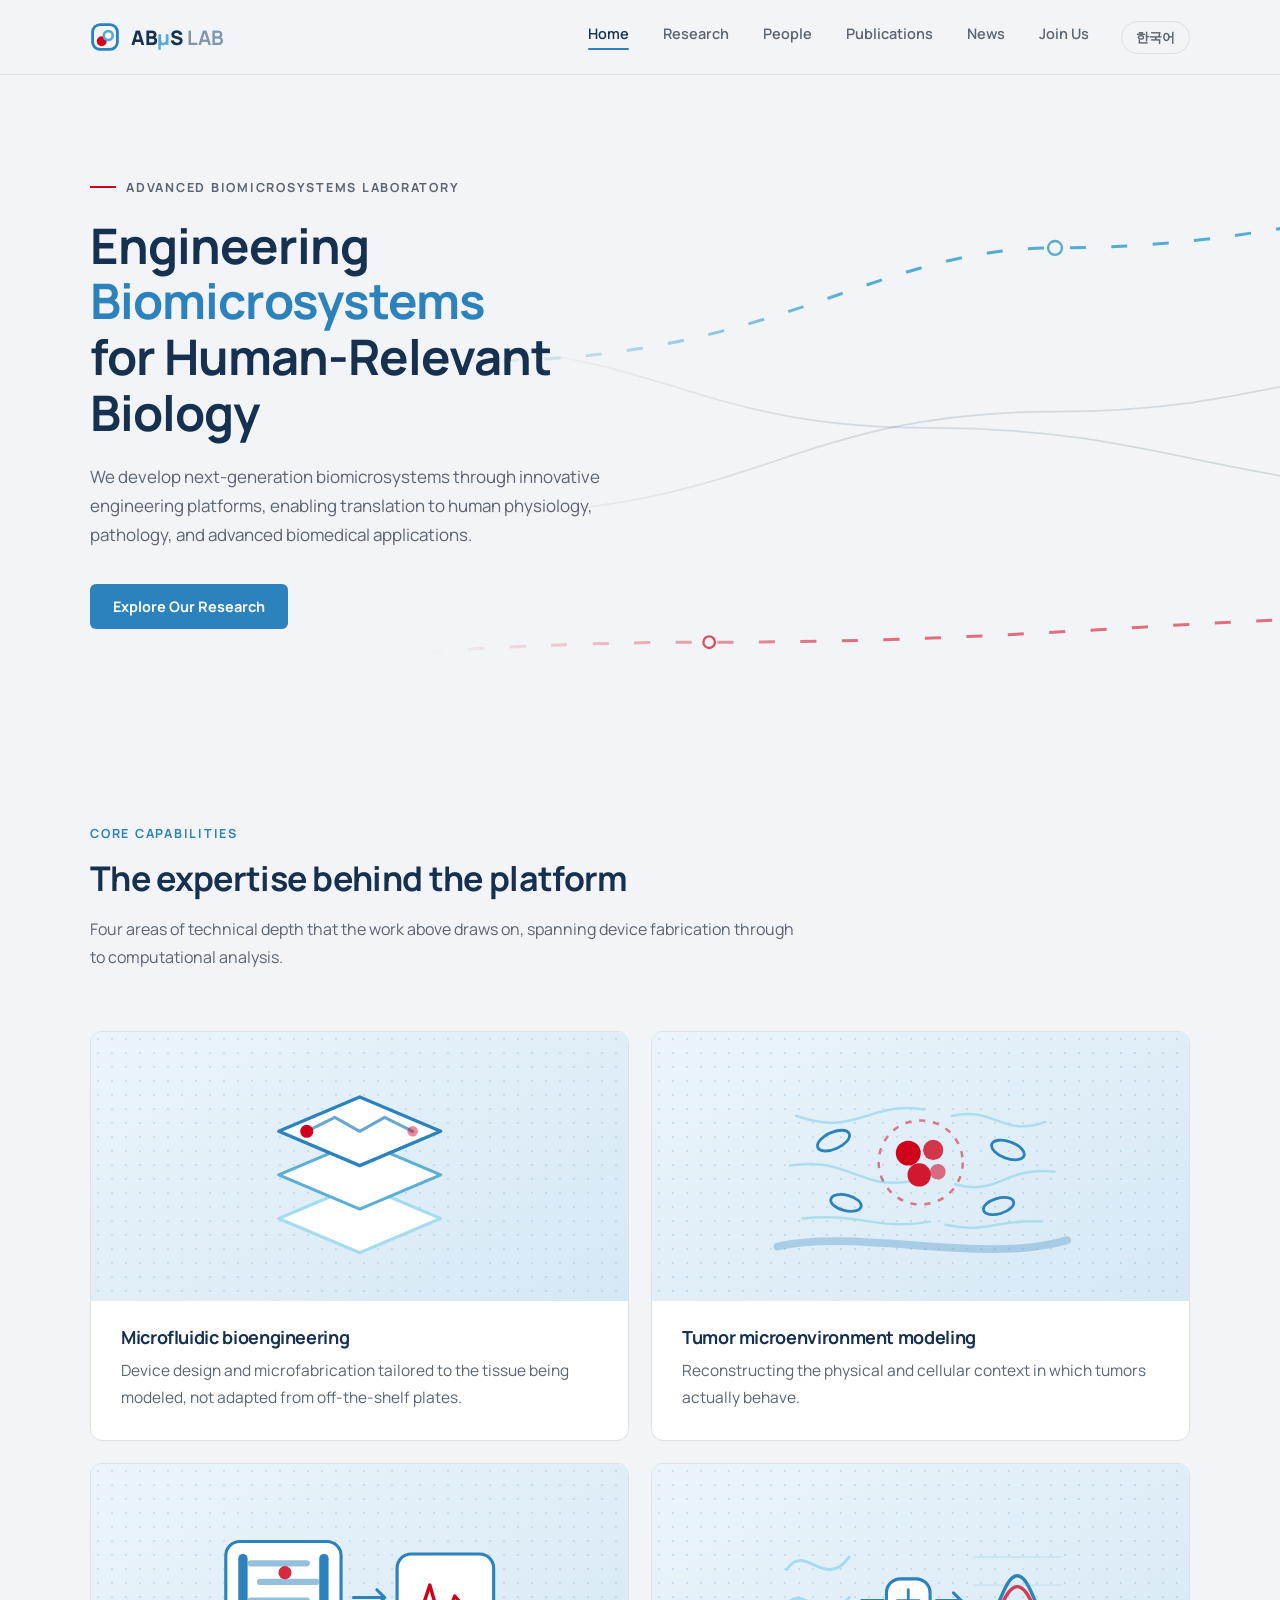
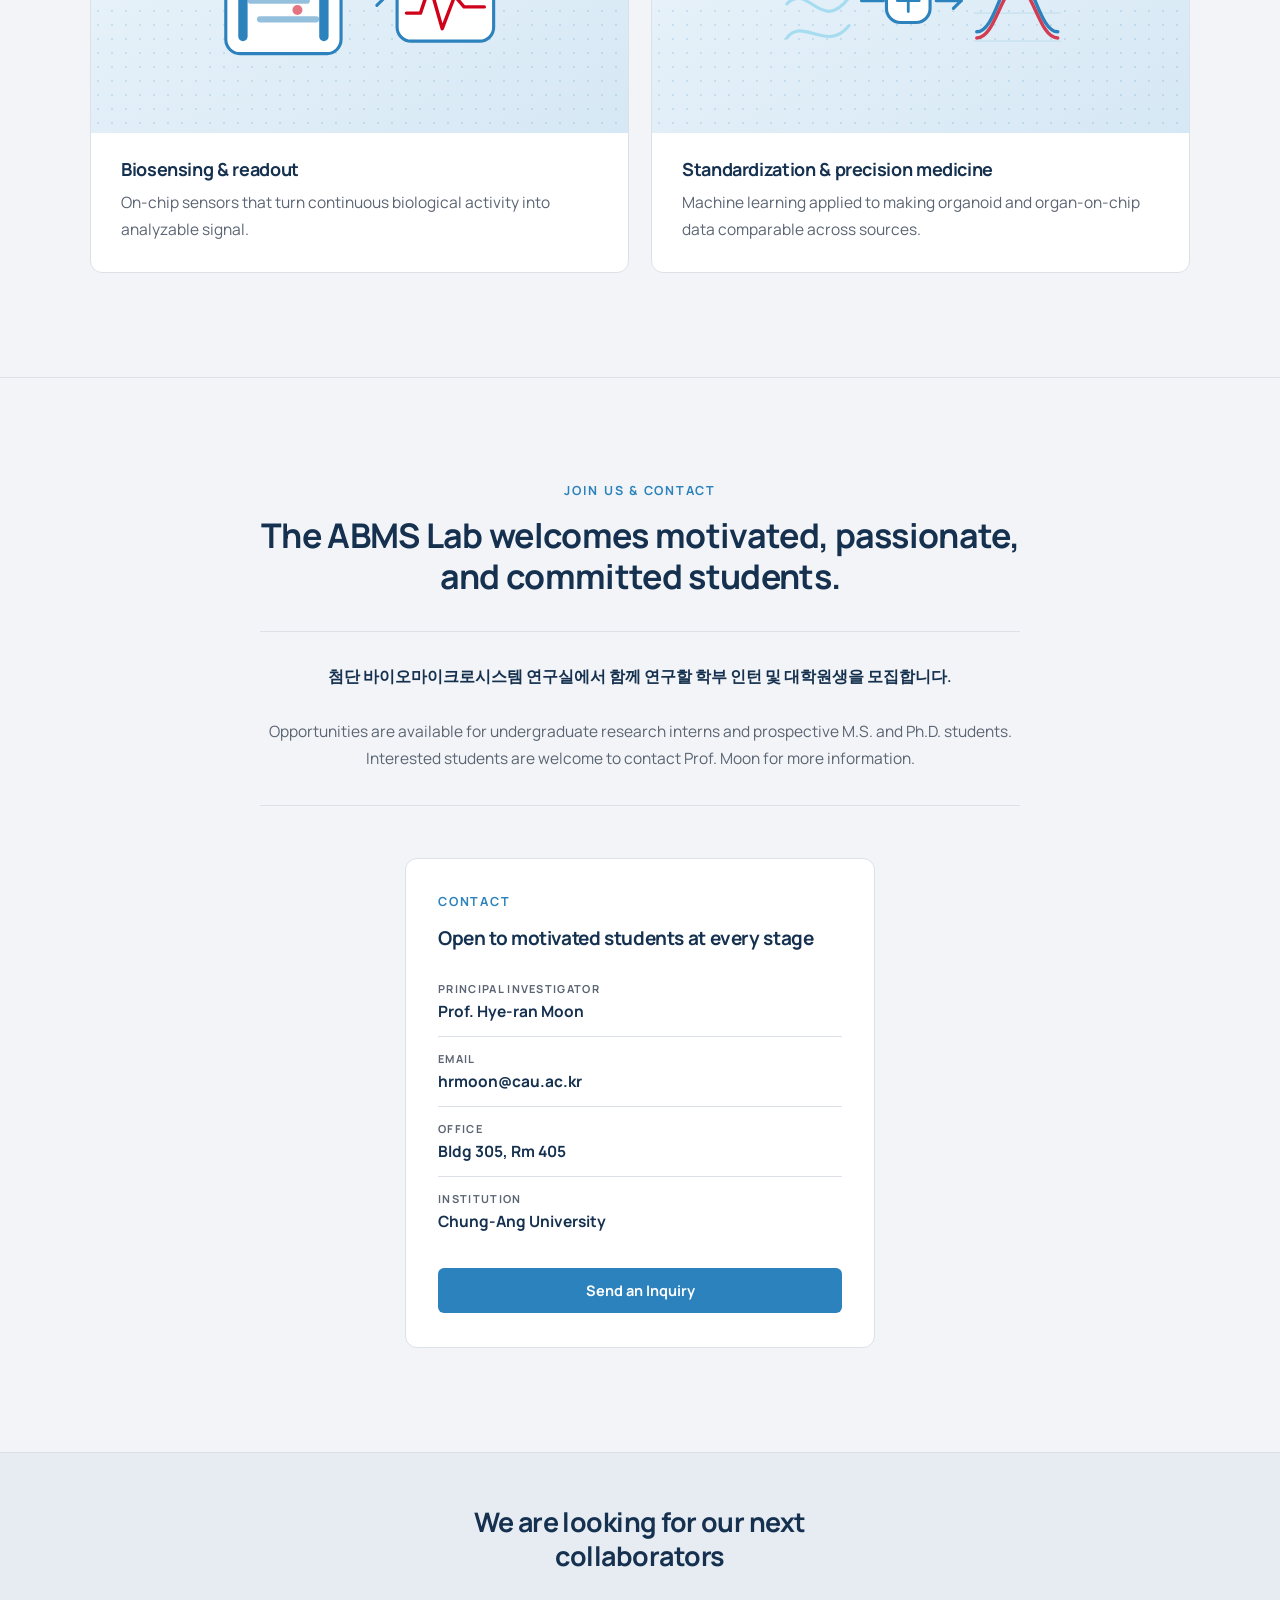
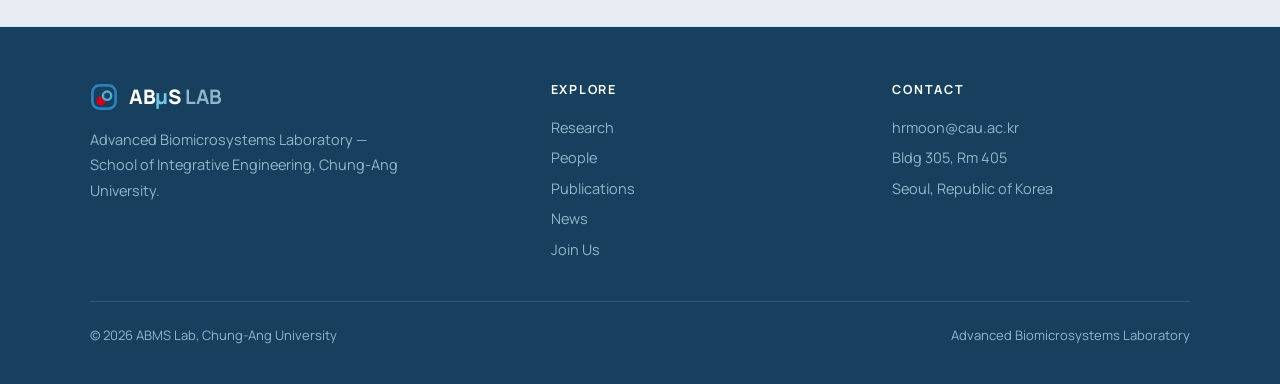
==== index.html @ 6c1d69c7 "Add Korean pages for Home, Research and News English stays the default; a language button in the nav" ====
<!DOCTYPE html>
<html lang="en">
<head>
<meta charset="UTF-8">
<meta name="viewport" content="width=device-width, initial-scale=1">
<title>ABMS Lab — Advanced Biomicrosystems Laboratory</title>
<link rel="preconnect" href="https://fonts.googleapis.com">
<link href="https://fonts.googleapis.com/css2?family=Manrope:wght@400;500;600;700;800&display=swap" rel="stylesheet">
<link rel="stylesheet" href="abms-styles.css">
</head>
<body>

<header>
  <nav>
    <input type="checkbox" id="nav-toggle" class="nav-toggle">
    <a class="brand" href="index.html">
      <svg width="30" height="30" viewBox="0 0 64 64" fill="none" aria-hidden="true"><rect x="5.5" y="5.5" width="53" height="53" rx="16" stroke="#2C82BC" stroke-width="6"></rect><circle cx="25" cy="41" r="10.5" fill="#D0021B"></circle><circle cx="39" cy="29" r="9.5" fill="#FFFFFF" stroke="#54ACD2" stroke-width="5.5"></circle></svg>
      <span class="brand-txt">AB<span class="mu">μ</span>S<span class="lab"> LAB</span></span>
    </a>
    <label for="nav-toggle" class="hamburger" aria-label="Open menu">
      <span></span><span></span><span></span>
    </label>
    <ul class="navlinks">
      <li><a href="index.html" class="active">Home</a></li>
      <li><a href="research.html">Research</a></li>
      <li><a href="people.html">People</a></li>
      <li><a href="publications.html">Publications</a></li>
      <li><a href="news.html">News</a></li>
      <li><a href="index.html#join">Join Us</a></li>
    </ul>
    <a class="langbtn" href="index-ko.html" hreflang="ko" lang="ko" aria-label="이 페이지를 한국어로 보기">한국어</a>
  </nav>
</header>

<!-- ============ HERO ============ -->
<section class="hero" id="top">
  <div class="hero-bg" aria-hidden="true">
    <svg viewBox="0 0 1400 560" preserveAspectRatio="xMidYMid slice">
      <path class="ch" d="M-60 486 C 260 486 320 380 560 380 C 800 380 830 292 1060 292 C 1240 292 1300 244 1460 244"></path>
      <path class="ch-live" d="M-60 330 C 240 330 340 248 560 248 C 820 248 900 150 1060 150 C 1240 150 1320 110 1460 110"></path>
      <path class="ch" d="M-60 146 C 240 146 290 234 500 234 C 720 234 740 306 950 306 C 1160 306 1210 364 1460 364"></path>
      <path class="ch-live red" d="M-60 528 C 320 528 460 492 760 492 C 1060 492 1180 468 1460 468"></path>
      <circle class="nd" cx="1060" cy="150" r="6"></circle>
      <circle class="nd red" cx="760" cy="492" r="5"></circle>
    </svg>
  </div>
  <div class="hero-glow" aria-hidden="true"></div>
  <div class="wrap">
    <span class="eyebrow mono">Advanced Biomicrosystems Laboratory</span>
    <h1>Engineering <em>Biomicrosystems</em><br>for Human-Relevant Biology</h1>
    <p class="hero-sub">
      We develop next-generation biomicrosystems through innovative engineering platforms,
      enabling translation to human physiology, pathology, and advanced biomedical applications.
    </p>
    <div class="hero-cta">
      <a class="btn btn-blue" href="research.html">Explore Our Research</a>
    </div>
  </div>
</section>

<!-- ============ CAPABILITIES (part of Research) ============ -->
<section class="focus">
  <div class="wrap">
    <div class="sec-head">
      <span class="mono">Core Capabilities</span>
      <h2>The expertise behind the platform</h2>
      <p>
        Four areas of technical depth that the work above draws on, spanning device
        fabrication through to computational analysis.
      </p>
    </div>
    <div class="fgrid">

      <div class="fcard">
        <div class="fvis">
          <svg viewBox="0 0 200 125" fill="none" aria-hidden="true">
            <path d="M100 118 L152 96 L100 74 L48 96 Z" fill="#FFFFFF" stroke="#A6DCF0" stroke-width="2" stroke-linejoin="round"/>
            <path d="M100 90 L152 68 L100 46 L48 68 Z" fill="#FFFFFF" stroke="#5BAED6" stroke-width="2" stroke-linejoin="round"/>
            <path d="M100 62 L152 40 L100 18 L48 40 Z" fill="#FFFFFF" stroke="#2C82BC" stroke-width="2.2" stroke-linejoin="round"/>
            <path d="M66 40 L84 31 L100 40 L116 31 L134 40" stroke="#2C82BC" stroke-width="2" stroke-linecap="round" stroke-linejoin="round" opacity=".7"/>
            <circle cx="66" cy="40" r="4.2" fill="#D0021B"/>
            <circle cx="134" cy="40" r="3.4" fill="#D0021B" opacity=".45"/>
          </svg>
        </div>
        <div class="fbody">
          <h3>Microfluidic bioengineering</h3>
          <p>Device design and microfabrication tailored to the tissue being modeled, not adapted from off-the-shelf plates.</p>
        </div>
      </div>

      <div class="fcard">
        <div class="fvis">
          <svg viewBox="0 0 200 125" fill="none" aria-hidden="true">
            <g stroke="#A6DCF0" stroke-width="1.6" stroke-linecap="round" opacity=".9">
              <path d="M20 30 C 58 44 68 20 102 26"/>
              <path d="M16 62 C 54 56 60 78 94 72"/>
              <path d="M24 96 C 60 92 72 104 106 98"/>
              <path d="M180 34 C 152 44 148 24 120 30"/>
              <path d="M186 66 C 154 62 150 82 122 74"/>
              <path d="M178 98 C 150 96 142 106 116 100"/>
            </g>
            <path d="M8 114 C 60 102 140 126 194 110" stroke="#2C82BC" stroke-width="5" stroke-linecap="round" opacity=".3"/>
            <ellipse cx="44" cy="46" rx="11" ry="5.4" transform="rotate(-24 44 46)" stroke="#2C82BC" stroke-width="1.8"/>
            <ellipse cx="156" cy="52" rx="11" ry="5.4" transform="rotate(20 156 52)" stroke="#2C82BC" stroke-width="1.8"/>
            <ellipse cx="52" cy="86" rx="10" ry="5" transform="rotate(14 52 86)" stroke="#2C82BC" stroke-width="1.8"/>
            <ellipse cx="150" cy="88" rx="10" ry="5" transform="rotate(-16 150 88)" stroke="#2C82BC" stroke-width="1.8"/>
            <circle cx="100" cy="60" r="27" stroke="#D0021B" stroke-width="1.6" stroke-dasharray="4 5" opacity=".5"/>
            <circle cx="92" cy="54" r="8" fill="#D0021B"/>
            <circle cx="108" cy="52" r="6.5" fill="#D0021B" opacity=".78"/>
            <circle cx="99" cy="68" r="7.5" fill="#D0021B" opacity=".9"/>
            <circle cx="111" cy="66" r="5" fill="#D0021B" opacity=".55"/>
          </svg>
        </div>
        <div class="fbody">
          <h3>Tumor microenvironment modeling</h3>
          <p>Reconstructing the physical and cellular context in which tumors actually behave.</p>
        </div>
      </div>

      <div class="fcard">
        <div class="fvis">
          <svg viewBox="0 0 200 125" fill="none" aria-hidden="true">
            <rect x="14" y="26" width="74" height="72" rx="9" fill="#FFFFFF" stroke="#2C82BC" stroke-width="2"/>
            <rect x="22" y="34" width="6" height="56" rx="3" fill="#2C82BC"/>
            <rect x="74" y="34" width="6" height="56" rx="3" fill="#2C82BC"/>
            <g fill="#2C82BC" opacity=".5">
              <rect x="28" y="38" width="40" height="4" rx="2"/>
              <rect x="34" y="50" width="40" height="4" rx="2"/>
              <rect x="28" y="62" width="40" height="4" rx="2"/>
              <rect x="34" y="74" width="40" height="4" rx="2"/>
            </g>
            <circle cx="52" cy="46" r="4.2" fill="#D0021B" opacity=".85"/>
            <circle cx="60" cy="70" r="3.2" fill="#D0021B" opacity=".55"/>
            <path d="M96 62 H116" stroke="#2C82BC" stroke-width="2" stroke-linecap="round"/>
            <path d="M111 57 L116 62 L111 67" stroke="#2C82BC" stroke-width="2" stroke-linecap="round" stroke-linejoin="round"/>
            <rect x="124" y="34" width="62" height="56" rx="9" fill="#FFFFFF" stroke="#2C82BC" stroke-width="2"/>
            <path d="M130 72 L139 72 L145 54 L153 82 L161 61 L167 68 L180 68" stroke="#D0021B" stroke-width="2.2" stroke-linecap="round" stroke-linejoin="round"/>
          </svg>
        </div>
        <div class="fbody">
          <h3>Biosensing &amp; readout</h3>
          <p>On-chip sensors that turn continuous biological activity into analyzable signal.</p>
        </div>
      </div>

      <div class="fcard">
        <div class="fvis">
          <svg viewBox="0 0 200 125" fill="none" aria-hidden="true">
            <g stroke="#A6DCF0" stroke-width="2" stroke-linecap="round">
              <path d="M14 44 C 26 26 38 58 54 36"/>
              <path d="M14 66 C 28 52 36 86 54 62"/>
              <path d="M14 88 C 24 74 40 98 54 80"/>
            </g>
            <path d="M62 64 H76" stroke="#2C82BC" stroke-width="2" stroke-linecap="round"/>
            <rect x="78" y="50" width="28" height="28" rx="9" fill="#FFFFFF" stroke="#2C82BC" stroke-width="2"/>
            <path d="M85 64 H99 M92 57 V71" stroke="#2C82BC" stroke-width="1.8" stroke-linecap="round"/>
            <path d="M110 64 H126" stroke="#2C82BC" stroke-width="2" stroke-linecap="round"/>
            <path d="M121 59 L126 64 L121 69" stroke="#2C82BC" stroke-width="2" stroke-linecap="round" stroke-linejoin="round"/>
            <g stroke="#CBE4F0" stroke-width="1.2">
              <line x1="134" y1="36" x2="190" y2="36"/>
              <line x1="134" y1="54" x2="190" y2="54"/>
              <line x1="134" y1="72" x2="190" y2="72"/>
              <line x1="134" y1="90" x2="190" y2="90"/>
            </g>
            <path d="M136 84 C 148 84 152 48 162 48 C 172 48 176 84 188 84" stroke="#2C82BC" stroke-width="2.2" stroke-linecap="round"/>
            <path d="M136 88 C 148 88 152 55 162 55 C 172 55 176 88 188 88" stroke="#D0021B" stroke-width="2.2" stroke-linecap="round" opacity=".75"/>
          </svg>
        </div>
        <div class="fbody">
          <h3>Standardization &amp; precision medicine</h3>
          <p>Machine learning applied to making organoid and organ-on-chip data comparable across sources.</p>
        </div>
      </div>

    </div>
  </div>
</section>


<!-- ============ JOIN ============ -->
<section class="join" id="join">
  <span id="contact"></span>
  <div class="wrap">
    <div class="sec-head">
      <span class="mono">Join Us &amp; Contact</span>
      <h2>The ABMS Lab welcomes motivated, passionate, and committed students.</h2>
    </div>

    <div class="jintro ruled">
      <p class="kr">
        첨단 바이오마이크로시스템 연구실에서 함께 연구할 학부 인턴 및 대학원생을 모집합니다.
      </p>
      <p class="en">
        Opportunities are available for undergraduate research interns and prospective
        M.S. and Ph.D. students.<br>
        Interested students are welcome to contact Prof. Moon for more information.
      </p>
    </div>

    <div class="card-contact centered">
      <span class="mono">Contact</span>
      <h3>Open to motivated students at every stage</h3>
      <div class="crow"><span class="cl">Principal Investigator</span><span class="cv">Prof. Hye-ran Moon</span></div>
      <div class="crow"><span class="cl">Email</span><a class="cv" href="mailto:hrmoon@cau.ac.kr">hrmoon@cau.ac.kr</a></div>
      <div class="crow"><span class="cl">Office</span><span class="cv">Bldg 305, Rm 405</span></div>
      <div class="crow"><span class="cl">Institution</span><span class="cv">Chung-Ang University</span></div>
      <a class="btn btn-blue" href="mailto:hrmoon@cau.ac.kr?subject=ABMS%20Lab%20Inquiry">Send an Inquiry</a>
    </div>
  </div>
</section>

<!-- ============ CTA BAND ============ -->
<section class="band">
  <div class="wrap">
    <h2>We are looking for our next collaborators</h2>
  </div>
</section>

<!-- ============ FOOTER ============ -->
<footer>
  <div class="wrap">
    <div class="fcols">
      <div>
        <a class="brand" href="index.html" style="text-decoration:none;">
          <svg width="28" height="28" viewBox="0 0 64 64" fill="none" aria-hidden="true"><rect x="5.5" y="5.5" width="53" height="53" rx="16" stroke="#2C82BC" stroke-width="6"></rect><circle cx="25" cy="41" r="10.5" fill="#D0021B"></circle><circle cx="39" cy="29" r="9.5" fill="#16405E" stroke="#54ACD2" stroke-width="5.5"></circle></svg>
          <span class="brand-txt">AB<span class="mu">μ</span>S<span class="lab"> LAB</span></span>
        </a>
        <p>Advanced Biomicrosystems Laboratory — School of Integrative Engineering, Chung-Ang University.</p>
      </div>
      <div>
        <h4>Explore</h4>
        <ul>
          <li><a href="research.html">Research</a></li>
          <li><a href="people.html">People</a></li>
          <li><a href="publications.html">Publications</a></li>
          <li><a href="news.html">News</a></li>
          <li><a href="index.html#join">Join Us</a></li>
        </ul>
      </div>
      <div>
        <h4>Contact</h4>
        <ul>
          <li><a href="mailto:hrmoon@cau.ac.kr">hrmoon@cau.ac.kr</a></li>
          <li>Bldg 305, Rm 405</li>
          <li>Seoul, Republic of Korea</li>
        </ul>
      </div>
    </div>
    <div class="fbot">
      <span>© 2026 ABMS Lab, Chung-Ang University</span>
      <span>Advanced Biomicrosystems Laboratory</span>
    </div>
  </div>
</footer>

</body>
</html>
---- abms-styles.css ----
:root{
    --navy:#15314F;
    --navy-deep:#16405E;
    --blue:#2C82BC;
    --cyan:#54ACD2;
    --blue-soft:#E4F1F8;
    --red:#D0021B;
    --white:#FFFFFF;
    --off:#F2F4F7;
    --paper:#F2F4F7;
    --gray:#5A6472;
    --line:#DCE1E8;
  }
  *{box-sizing:border-box;}
  html{scroll-behavior:smooth;}
  body{
    margin:0;
    font-family:'Manrope','Noto Sans KR',sans-serif;
    color:var(--navy);
    background:var(--paper);
    -webkit-font-smoothing:antialiased;
    overflow-x:hidden;
  }
  h1,h2,h3,h4{margin:0;letter-spacing:-0.02em;line-height:1.12;}
  p{margin:0;}
  a{color:inherit;}
  .mono{
    font-family:'Manrope',sans-serif;
    font-weight:700;
    font-size:12.5px;
    letter-spacing:0.14em;
    text-transform:uppercase;
  }
  section[id], span[id]{scroll-margin-top:90px;}
  .wrap{max-width:1180px;margin:0 auto;padding:0 40px;}
  :focus-visible{outline:2px solid var(--blue);outline-offset:3px;}
  @media(max-width:820px){.wrap{padding:0 22px;}}

  /* ---------- KOREAN TYPOGRAPHY ---------- */
  /* Hangul must not break mid-word, and the tight Latin tracking and
     leading don't suit it, so the Korean pages relax both. */
  html[lang="ko"] body{word-break:keep-all;}
  html[lang="ko"] h1,
  html[lang="ko"] h2,
  html[lang="ko"] h3,
  html[lang="ko"] h4{letter-spacing:-0.005em;}
  html[lang="ko"] .hero h1{max-width:24ch;line-height:1.32;}
  html[lang="ko"] .pagehead h1{max-width:26ch;line-height:1.34;}
  html[lang="ko"] .pagehead.slim h1{line-height:1.34;}
  html[lang="ko"] .sec-head h2,
  html[lang="ko"] .band h2{line-height:1.42;}
  html[lang="ko"] .racc h3{line-height:1.4;}
  html[lang="ko"] .brand-txt{letter-spacing:-0.02em;}
  html[lang="ko"] .mono{letter-spacing:.06em;}

  /* ---------- NAV ---------- */
  header{
    position:sticky;top:0;z-index:60;
    background:rgba(242,244,247,0.94);
    backdrop-filter:blur(12px);
    border-bottom:1px solid var(--line);
  }
  nav{
    max-width:1180px;margin:0 auto;padding:0 40px;
    height:74px;
    display:flex;align-items:center;justify-content:space-between;gap:32px;
  }
  .brand{display:flex;align-items:center;gap:11px;text-decoration:none;flex-shrink:0;}
  .brand-txt{font-weight:800;font-size:20px;letter-spacing:-0.02em;color:var(--navy);}
  .brand-txt .mu{color:var(--cyan);}
  .brand-txt .lab{color:#7E97AE;font-weight:700;letter-spacing:0.01em;}
  footer .brand-txt .mu{color:#6FC6E6;}
  footer .brand-txt .lab{color:#93B6CA;}
  .navlinks{display:flex;gap:34px;list-style:none;margin:0 0 0 auto;padding:0;
    font-size:14.5px;font-weight:600;}
  .navlinks a{text-decoration:none;color:var(--gray);transition:color .15s;}
  .navlinks a:hover{color:var(--navy);}
  .langbtn{
    order:2;flex-shrink:0;
    font-size:13px;font-weight:700;text-decoration:none;
    color:var(--gray);
    border:1.5px solid var(--line);border-radius:20px;
    padding:6px 14px;
    transition:border-color .15s,color .15s;
  }
  .langbtn:hover{border-color:var(--blue);color:var(--blue);}
  .navlinks{order:1;}
  .btn{
    display:inline-flex;align-items:center;justify-content:center;gap:8px;
    font-weight:700;font-size:14.5px;
    padding:12px 22px;border-radius:6px;
    text-decoration:none;border:1.5px solid transparent;
    transition:transform .15s, background .15s, color .15s;
    white-space:nowrap;
  }
  .btn-blue{background:var(--blue);color:var(--white);}
  .btn-blue:hover{transform:translateY(-1px);background:#1C6F9E;}
  .btn-outline{border-color:var(--line);color:var(--navy);background:var(--white);}
  .btn-outline:hover{border-color:var(--navy);}
  .btn-ghost-light{border-color:rgba(255,255,255,0.4);color:var(--white);}
  .btn-ghost-light:hover{background:var(--white);color:var(--navy);}
  /* mobile menu (CSS-only, no JS) */
  .nav-toggle{display:none;}
  .hamburger{display:none;}
  @media(max-width:900px){
    nav{
      padding:0 22px;
      height:auto;min-height:64px;
      flex-wrap:wrap;
      row-gap:0;
      padding-top:12px;padding-bottom:12px;
    }
    .hamburger{
      display:flex;flex-direction:column;justify-content:center;gap:5px;
      order:2;margin-left:12px;padding:10px 4px;cursor:pointer;
    }
    .langbtn{order:1;margin-left:auto;font-size:12.5px;padding:5px 12px;}
    .navlinks{order:3;}
    .hamburger span{
      display:block;width:23px;height:2px;border-radius:2px;
      background:var(--navy);
      transition:transform .22s ease, opacity .18s ease;
    }
    .nav-toggle:checked ~ .hamburger span:nth-child(1){transform:translateY(7px) rotate(45deg);}
    .nav-toggle:checked ~ .hamburger span:nth-child(2){opacity:0;}
    .nav-toggle:checked ~ .hamburger span:nth-child(3){transform:translateY(-7px) rotate(-45deg);}
    .navlinks{
      display:none;
      flex-basis:100%;
      flex-direction:column;
      gap:0;margin:0;padding:6px 0 10px;
    }
    .nav-toggle:checked ~ .navlinks{display:flex;}
    .navlinks li{border-top:1px solid var(--line);}
    .navlinks a{display:block;padding:14px 2px;font-size:16px;}
    .navlinks a.active{color:var(--blue);}
    .navlinks a.active::after{display:none;}
  }

  /* ---------- HERO ---------- */
  .hero{
    position:relative;
    background:var(--off);
    color:var(--navy);
    padding:96px 0 92px;
    overflow:hidden;
  }
  .hero .wrap{position:relative;z-index:3;}
  .hero-bg{
    position:absolute;inset:0;z-index:1;opacity:1;
    -webkit-mask-image:linear-gradient(95deg,transparent 0%,transparent 36%,#000 66%,#000 100%);
    mask-image:linear-gradient(95deg,transparent 0%,transparent 36%,#000 66%,#000 100%);
  }
  .hero-bg svg{width:100%;height:100%;display:block;}
  .ch{fill:none;stroke:rgba(32,56,84,.14);stroke-width:1.5;}
  .ch-live{
    fill:none;stroke:var(--cyan);stroke-width:2.6;opacity:1;
    stroke-dasharray:14 22;
    animation:dash 3s linear infinite;
  }
  .ch-live.red{stroke:var(--red);animation-duration:4.2s;opacity:.55;}
  @keyframes dash{to{stroke-dashoffset:-144;}}
  .nd{fill:var(--off);stroke:var(--cyan);stroke-width:2;}
  .nd.red{stroke:var(--red);}
  .hero-glow{display:none;}
  .eyebrow{
    display:inline-flex;align-items:center;gap:10px;
    color:var(--gray);margin-bottom:22px;
  }
  .eyebrow::before{
    content:'';width:26px;height:2px;background:var(--red);display:block;
  }
  .hero h1{
    font-size:clamp(33px,4.3vw,49px);
    font-weight:700;
    line-height:1.14;
    max-width:17ch;
  }
  .hero h1 em{font-style:normal;color:var(--blue);}
  .hero-sub{
    margin-top:22px;max-width:56ch;
    font-size:17px;line-height:1.7;
    color:var(--gray);
  }
  .hero-cta{margin-top:34px;display:flex;gap:14px;flex-wrap:wrap;}
  @media(max-width:820px){
    .hero{padding:74px 0 70px;}
    /* at phone width the text spans the full column, so the line art steps back */
    .hero-bg{opacity:.3;-webkit-mask-image:none;mask-image:none;}
  }
  @media(max-width:560px){
    .hero{padding:56px 0 54px;}
    .hero h1{font-size:29px;}
    .hero-sub{font-size:16px;}
    .hero-cta .btn{width:100%;}
  }
  @media (prefers-reduced-motion: reduce){
    .ch-live{animation:none;}html{scroll-behavior:auto;}
  }

  /* ---------- SECTION SHELL ---------- */
  section{padding:104px 0;}
  .sec-head{max-width:720px;margin-bottom:60px;}
  .sec-head .mono{color:var(--blue);display:block;margin-bottom:16px;}
  .sec-head h2{font-size:clamp(25px,2.9vw,34px);font-weight:700;line-height:1.2;}
  .sec-head p{margin-top:18px;font-size:16px;line-height:1.72;color:var(--gray);}

  /* ---------- RESEARCH ACCORDION ---------- */
  .platform{background:var(--paper);}
  .racc-hint{
    font-size:13px;font-weight:700;letter-spacing:.1em;text-transform:uppercase;
    color:var(--gray);margin-bottom:18px;
  }
  .racc{
    border:1px solid var(--line);border-radius:12px;
    background:var(--white);
    margin-bottom:14px;overflow:hidden;
    transition:border-color .18s, box-shadow .18s;
  }
  .racc:hover{border-color:#BCCBD9;}
  .racc[open]{
    border-color:var(--blue);
    box-shadow:0 10px 34px rgba(20,42,68,.08);
  }
  .racc > summary{
    list-style:none;cursor:pointer;
    display:grid;grid-template-columns:56px 1fr 34px;
    gap:22px;align-items:start;
    padding:26px 28px;
  }
  .racc > summary::-webkit-details-marker{display:none;}
  .rnum{
    font-size:14px;font-weight:800;color:var(--blue);
    background:var(--blue-soft);border:1.5px solid var(--blue-soft);
    width:46px;height:46px;border-radius:50%;
    display:flex;align-items:center;justify-content:center;
  }
  .racc[open] .rnum{background:var(--blue);border-color:var(--blue);color:var(--white);}
  .rhead{display:block;min-width:0;}
  .rcat{display:block;color:var(--blue);margin-bottom:9px;font-size:11.5px;}
  .racc h3{font-size:20px;font-weight:700;margin-bottom:9px;}
  .racc h3 em{font-style:italic;}
  .rlede{display:block;font-size:15px;line-height:1.7;color:var(--gray);max-width:62ch;}
  .rchev{
    width:32px;height:32px;border-radius:50%;
    border:1.5px solid var(--line);color:var(--blue);
    display:flex;align-items:center;justify-content:center;
    transition:transform .2s, border-color .2s, background .2s;
    margin-top:6px;
  }
  .racc > summary:hover .rchev{border-color:var(--blue);background:var(--blue-soft);}
  .racc[open] .rchev{transform:rotate(180deg);border-color:var(--blue);}

  .rbody{
    padding:4px 28px 30px 126px;
    display:grid;grid-template-columns:1fr;gap:26px;
  }
  .racc-fig{border-radius:10px;overflow:hidden;border:1px solid var(--line);}
  .racc-fig.tile{
    aspect-ratio:16/6;
    display:flex;align-items:center;justify-content:center;
    background-color:#E2EEF7;
    background-image:
      radial-gradient(circle, rgba(44,130,188,.16) 1px, transparent 1.2px),
      linear-gradient(150deg, #EBF4FA 0%, #D6E8F5 100%);
    background-size:14px 14px, 100% 100%;
  }
  .racc-fig.figure{background:var(--white);}
  @media(max-width:820px){
    .racc > summary{grid-template-columns:42px 1fr 28px;gap:14px;padding:20px 18px;}
    .rnum{width:38px;height:38px;font-size:12.5px;}
    .rchev{width:28px;height:28px;margin-top:3px;}
    .racc h3{font-size:17.5px;}
    .rlede{font-size:14.5px;}
    .rbody{padding:0 18px 24px;}
    .racc-fig.tile{aspect-ratio:16/9;}
  }

  /* ---------- FOCUS CARDS ---------- */
  .focus{background:var(--paper);}
  .fgrid{display:grid;grid-template-columns:repeat(2,1fr);gap:22px;}
  .fcard{
    background:var(--white);
    border:1px solid var(--line);
    border-radius:12px;
    padding:0;
    overflow:hidden;
    display:flex;flex-direction:column;
    transition:transform .2s, box-shadow .2s;
  }
  .fcard:hover{transform:translateY(-3px);box-shadow:0 14px 38px rgba(20,42,68,.09);}
  .fvis{
    aspect-ratio:2/1;
    display:flex;align-items:center;justify-content:center;
    background-color:#E2EEF7;
    background-image:
      radial-gradient(circle, rgba(44,130,188,.16) 1px, transparent 1.2px),
      linear-gradient(150deg, #EBF4FA 0%, #D6E8F5 100%);
    background-size:14px 14px, 100% 100%;
    overflow:hidden;
  }
  .fvis svg{
    width:58%;height:auto;display:block;
    transition:transform .35s cubic-bezier(.2,.7,.3,1);
  }
  .fcard:hover .fvis svg{transform:scale(1.045);}
  .fbody{padding:26px 30px 30px;}
  .fcard h3{font-size:18px;font-weight:700;margin-bottom:10px;}
  .fcard p{font-size:15.5px;line-height:1.72;color:var(--gray);}
  @media(max-width:820px){.fgrid{grid-template-columns:1fr;}}
  @media(max-width:560px){
    .fvis{aspect-ratio:16/10;}
    .fvis svg{width:70%;}
    .fbody{padding:22px 24px 26px;}
  }


  /* ---------- PEOPLE ---------- */
  .people{background:var(--paper);}
  .pi-row{
    display:grid;grid-template-columns:230px 1fr;gap:48px;
    align-items:start;
    padding-bottom:56px;margin-bottom:56px;
    border-bottom:1px solid var(--line);
  }
  .portrait{
    width:100%;aspect-ratio:3/4;border-radius:12px;overflow:hidden;
    background:linear-gradient(150deg,#EBF4FA,#D6E8F5);
    border:1px solid var(--line);
    display:flex;align-items:flex-end;justify-content:center;
    position:relative;
  }
  .portrait img{width:100%;height:100%;object-fit:cover;object-position:50% 12%;display:block;}
  .portrait .ph{
    opacity:.5;margin-bottom:0;
  }
  .pi-row .role{color:var(--blue);display:block;margin-bottom:12px;}
  .pi-row h3{font-size:25px;font-weight:700;margin-bottom:6px;}
  .pi-row .sub{font-size:15.5px;font-weight:700;color:var(--gray);margin-bottom:22px;}
  .pi-row .bio{font-size:15.5px;line-height:1.78;color:var(--gray);max-width:62ch;}
  .pi-row .bio + .bio{margin-top:14px;}
  .pi-links{margin-top:24px;display:flex;gap:10px;flex-wrap:wrap;}
  .pi-links a{
    font-size:13.5px;font-weight:700;text-decoration:none;
    padding:9px 16px;border:1.5px solid var(--line);border-radius:6px;
    color:var(--navy);transition:border-color .15s,color .15s;
  }
  .pi-links a:hover{border-color:var(--blue);color:var(--blue);}

  .team-label{
    display:flex;align-items:baseline;justify-content:space-between;
    gap:20px;flex-wrap:wrap;margin-bottom:30px;
  }
  .team-label h3{font-size:20px;font-weight:700;}
  .team-label .mono{color:var(--gray);}
  .tgrid{
    display:grid;grid-template-columns:repeat(5,1fr);gap:20px;
  }
  .tcard{}
  .tcard .portrait{aspect-ratio:3/4;border-radius:10px;margin-bottom:16px;}
  .tcard h4{font-size:15.5px;font-weight:800;margin-bottom:5px;}
  .tcard .pos{font-size:12.5px;color:var(--blue);font-weight:700;margin-bottom:7px;}
  .tcard .topic{font-size:12.5px;line-height:1.6;color:var(--gray);}
  .tcard.open .portrait{
    background:var(--off);border:1.5px dashed var(--line);
    align-items:center;
  }
  .tcard.open h4{color:var(--gray);}
  @media(max-width:1100px){.tgrid{grid-template-columns:repeat(4,1fr);}}
  @media(max-width:860px){.tgrid{grid-template-columns:repeat(3,1fr);}}
  @media(max-width:620px){.tgrid{grid-template-columns:repeat(2,1fr);}}
  @media(max-width:420px){.tgrid{grid-template-columns:1fr;}
    .tcard .portrait{max-width:200px;}}
  @media(max-width:820px){
    .pi-row{grid-template-columns:1fr;gap:28px;}
    .portrait{max-width:220px;}
  }


  /* ---------- PAGE HEADER (sub-pages) ---------- */
  .pagehead{
    position:relative;
    background:var(--off);
    color:var(--navy);
    padding:96px 0 88px;
    overflow:hidden;
  }
  .pagehead .wrap{position:relative;z-index:3;}
  .pagehead .eyebrow{color:var(--gray);margin-bottom:22px;}
  .pagehead h1{font-size:clamp(28px,3.6vw,40px);font-weight:700;max-width:22ch;}
  .pagehead p{
    margin-top:22px;max-width:58ch;
    font-size:17px;line-height:1.7;color:var(--gray);
  }
  .crumb{
    display:flex;gap:9px;align-items:center;
    font-size:13px;font-weight:700;color:var(--gray);margin-bottom:20px;
  }
  .crumb a{text-decoration:none;}
  .crumb a:hover{color:var(--blue);}
  .navlinks a.active{color:var(--navy);}
  .navlinks a.active::after{
    content:'';display:block;height:2px;background:var(--blue);
    margin-top:5px;border-radius:2px;
  }
  .pagehead.slim{
    padding:48px 0;
    min-height:270px;
    display:flex;align-items:center;
  }
  .pagehead.slim > .wrap{width:100%;}
  .pagehead.slim h1{font-size:32px;line-height:1.18;font-weight:700;max-width:26ch;}
  .pagehead.slim p{margin-top:16px;font-size:16px;max-width:64ch;}
  @media(max-width:820px){
    .pagehead{padding:64px 0 60px;}
    .pagehead.slim{padding:40px 0;min-height:214px;}
    .pagehead.slim h1{font-size:26px;}
  }

  /* ---------- PI DETAIL ---------- */
  .pi-detail{margin-top:26px;border-top:1px solid var(--line);}
  .pi-detail summary{
    list-style:none;cursor:pointer;
    display:flex;align-items:center;justify-content:space-between;gap:16px;
    padding:18px 0 0;
    font-size:14.5px;font-weight:800;color:var(--blue);
  }
  .pi-detail summary::-webkit-details-marker{display:none;}
  .pi-detail summary .chev{
    width:22px;height:22px;border-radius:50%;
    border:1.5px solid var(--blue);
    display:flex;align-items:center;justify-content:center;
    transition:transform .2s;flex-shrink:0;
  }
  .pi-detail[open] summary .chev{transform:rotate(180deg);}
  .pi-detail summary:hover{color:var(--navy);}
  .pi-body{padding-top:26px;display:grid;grid-template-columns:1fr 1fr;gap:40px;}
  .cvblock h4{
    font-size:12.5px;letter-spacing:.14em;text-transform:uppercase;
    font-weight:700;color:var(--gray);margin-bottom:16px;
    padding-bottom:10px;border-bottom:1px solid var(--line);
  }
  .cvitem{padding:13px 0;border-bottom:1px solid var(--line);}
  .cvitem:last-child{border-bottom:none;}
  .cvitem .t{font-size:15px;font-weight:800;line-height:1.42;}
  .cvitem .o{font-size:14px;color:var(--gray);margin-top:3px;line-height:1.5;}
  .cvitem .d{
    font-size:12.5px;font-weight:700;color:var(--blue);margin-top:5px;
  }
  @media(max-width:820px){.pi-body{grid-template-columns:1fr;gap:28px;}}

  /* ---------- PUBLICATIONS ---------- */
  .pubs{background:var(--paper);}
  .yearblock{margin-bottom:44px;}
  .yearbar{
    display:flex;align-items:center;gap:16px;margin-bottom:6px;
    padding-bottom:12px;border-bottom:2px solid var(--navy);
  }
  .yearbar .yr{font-size:22px;font-weight:700;letter-spacing:-0.02em;}
  .yearbar .ct{
    font-size:12px;font-weight:700;letter-spacing:.1em;text-transform:uppercase;
    color:var(--gray);
  }
  .pub{
    display:grid;grid-template-columns:44px 1fr;gap:18px;
    padding:22px 0;border-bottom:1px solid var(--line);
  }
  .pub:last-child{border-bottom:none;}
  .pub .n{
    font-size:13.5px;font-weight:800;color:var(--blue);
    padding-top:2px;
  }
  .pub .ti{font-size:16px;font-weight:700;line-height:1.45;margin-bottom:8px;}
  .pub .ti a{text-decoration:none;}
  .pub .ti a:hover{color:var(--blue);text-decoration:underline;}
  .pub .au{font-size:14px;line-height:1.65;color:var(--gray);margin-bottom:7px;}
  .pub .au b{color:var(--navy);font-weight:800;}
  .pub .jr{font-size:14px;color:var(--navy);font-weight:600;}
  .pub .jr em{font-style:italic;}
  .pub .jr .dt{color:var(--gray);font-weight:400;}
  .badges{margin-top:11px;display:flex;gap:7px;flex-wrap:wrap;}
  .badge{
    font-size:11.5px;font-weight:700;letter-spacing:.02em;
    padding:4px 10px;border-radius:20px;
    background:var(--blue-soft);color:var(--blue);
  }
  .badge.hl{background:#FBE9EB;color:var(--red);}
  .pubnote{
    margin-top:8px;font-size:13.5px;color:var(--gray);
  }
  .pub .ti, .pub .au, .pub .jr{overflow-wrap:anywhere;}
  @media(max-width:820px){
    .pub{grid-template-columns:1fr;gap:6px;}
    .pub .n{display:none;}
    .pub{padding:18px 0;}
    .pub .ti{font-size:15.5px;}
  }

  .pubgroup{
    display:flex;align-items:baseline;gap:14px;flex-wrap:wrap;
    margin:0 0 30px;padding-bottom:14px;
    border-bottom:3px solid var(--blue);
  }
  .pubgroup h2{font-size:20px;font-weight:700;}
  .pubgroup .ct{
    font-size:12px;font-weight:700;letter-spacing:.1em;text-transform:uppercase;
    color:var(--gray);
  }
  .pubgroup.second{margin-top:64px;}

  /* ---------- NEWS ---------- */
  .news{background:var(--paper);}
  .nlist{max-width:820px;margin:0 auto;}
  .nitem{
    display:grid;grid-template-columns:132px 1fr;gap:30px;
    padding:30px 0;border-bottom:1px solid var(--line);
  }
  .nitem:first-child{border-top:1px solid var(--line);}
  .ndate{padding-top:3px;}
  .ndate .d{
    font-size:13px;font-weight:700;color:var(--blue);
    letter-spacing:.02em;display:block;
  }
  .ntag{
    display:inline-block;margin-top:9px;
    font-size:11px;font-weight:700;letter-spacing:.1em;text-transform:uppercase;
    color:var(--gray);background:var(--off);
    border:1px solid var(--line);border-radius:20px;padding:3px 10px;
  }
  .nitem h3{font-size:18px;font-weight:700;line-height:1.4;margin-bottom:9px;}
  .nitem p{font-size:15.5px;line-height:1.75;color:var(--gray);margin:0;}
  .nitem p + p{margin-top:10px;}
  .nempty{
    max-width:820px;margin:34px auto 0;
    font-size:14.5px;color:var(--gray);text-align:center;
  }
  @media(max-width:700px){
    .nitem{grid-template-columns:1fr;gap:10px;padding:26px 0;}
    .ndate{display:flex;align-items:center;gap:10px;padding-top:0;}
    .ntag{margin-top:0;}
    .nitem h3{font-size:17px;}
  }

  /* ---------- FIGURE + LIGHTBOX ---------- */
  .pvis.figure{
    background:var(--white);
    padding:0;border:1px solid var(--line);
    aspect-ratio:auto;
  }
  .figbtn{
    display:block;width:100%;padding:0;border:0;margin:0;
    background:none;cursor:zoom-in;line-height:0;
    border-radius:10px;overflow:hidden;position:relative;
  }
  .figbtn img{width:100%;height:auto;display:block;}
  .figbtn .zoom{
    position:absolute;right:10px;bottom:10px;
    display:flex;align-items:center;gap:6px;
    background:rgba(13,49,74,.75);color:#fff;
    font-size:11.5px;font-weight:700;letter-spacing:.04em;
    padding:5px 10px;border-radius:20px;
    opacity:0;transition:opacity .18s;
  }
  .figbtn:hover .zoom,.figbtn:focus-visible .zoom{opacity:1;}
  .figcap{
    font-size:13px;line-height:1.6;color:var(--gray);
    margin-top:10px;
  }

  .lightbox{
    position:fixed;inset:0;z-index:200;
    display:none;align-items:center;justify-content:center;
    background:rgba(8,18,38,.88);
    padding:32px;
  }
  .lightbox.open{display:flex;}
  .lightbox img{
    max-width:100%;max-height:88vh;
    width:auto;height:auto;
    border-radius:8px;background:#fff;
    box-shadow:0 24px 70px rgba(0,0,0,.45);
  }
  .lightbox .lb-close{
    position:absolute;top:18px;right:22px;
    width:42px;height:42px;border-radius:50%;
    border:1px solid rgba(255,255,255,.35);
    background:rgba(255,255,255,.10);color:#fff;
    font-size:22px;line-height:1;cursor:pointer;
    display:flex;align-items:center;justify-content:center;
  }
  .lightbox .lb-close:hover{background:rgba(255,255,255,.2);}
  .lightbox .lb-cap{
    position:absolute;left:0;right:0;bottom:16px;
    text-align:center;color:#C6E2EF;font-size:13px;padding:0 32px;
  }
  @media(max-width:820px){
    .lightbox{padding:16px;}
    .lightbox .lb-close{top:10px;right:12px;}
  }

  /* ---------- JOIN ---------- */
    .join{background:var(--off);border-top:1px solid var(--line);}
  .jgrid{display:grid;grid-template-columns:1.05fr .95fr;gap:64px;align-items:start;}
  .jlist{list-style:none;margin:0;padding:0;}
  .jlist li{
    display:flex;gap:16px;padding:22px 0;border-bottom:1px solid var(--line);
  }
  .jlist li:first-child{border-top:1px solid var(--line);}
  .jlist .k{
    flex-shrink:0;width:26px;height:26px;border-radius:50%;
    background:var(--blue);color:var(--white);
    display:flex;align-items:center;justify-content:center;
    font-size:12px;font-weight:800;margin-top:2px;
  }
  .jlist h4{font-size:16.5px;font-weight:800;margin-bottom:6px;}
  .jlist p{font-size:14.5px;line-height:1.7;color:var(--gray);}
  .card-contact{
    background:var(--white);border:1px solid var(--line);
    border-radius:12px;padding:34px 32px;
    position:sticky;top:110px;
  }
  .card-contact .mono{color:var(--blue);display:block;margin-bottom:18px;}
  .card-contact h3{font-size:19px;font-weight:700;margin-bottom:18px;}
  .crow{display:flex;flex-direction:column;gap:4px;padding:14px 0;border-bottom:1px solid var(--line);}
  .crow:last-of-type{border-bottom:none;}
  .crow .cl{font-family:'Manrope',sans-serif;font-weight:700;font-size:11px;letter-spacing:.12em;
    text-transform:uppercase;color:var(--gray);}
  .crow .cv{font-size:15.5px;font-weight:700;text-decoration:none;}
  .crow a.cv:hover{color:var(--blue);}
  .card-contact .btn{width:100%;margin-top:22px;}
  @media(max-width:900px){.jgrid{grid-template-columns:1fr;gap:40px;}
    .card-contact{position:static;}}

  /* --- centred join layout --- */
  .join .sec-head{margin-left:auto;margin-right:auto;text-align:center;max-width:760px;margin-bottom:34px;}
  .jintro{max-width:760px;margin:0 auto 60px;text-align:center;}
  .jintro .kr{
    font-size:16px;line-height:1.85;color:var(--navy);font-weight:600;
    margin-bottom:26px;
  }
  .jintro .lead{
    font-style:italic;font-size:17px;line-height:1.62;color:var(--blue);
    font-weight:600;margin-bottom:20px;
  }
  .jintro .en{font-size:15.5px;line-height:1.78;color:var(--gray);}
  .jintro.ruled{
    border-top:1px solid var(--line);
    border-bottom:1px solid var(--line);
    padding:30px 0 32px;
    margin-bottom:52px;
  }
  .jintro .rule{
    width:38px;height:2px;background:var(--red);
    margin:0 auto 26px;border-radius:2px;
  }
  .jcards{
    display:grid;grid-template-columns:repeat(4,1fr);gap:20px;
    max-width:1180px;margin:0 auto;
  }
  .jcard{
    background:var(--white);border:1px solid var(--line);
    border-radius:12px;padding:30px 24px 28px;text-align:center;
    transition:transform .2s, box-shadow .2s;
  }
  .jcard:hover{transform:translateY(-3px);box-shadow:0 14px 38px rgba(20,42,68,.09);}
  .jcard .k{
    width:34px;height:34px;border-radius:50%;
    background:var(--blue);color:var(--white);
    display:flex;align-items:center;justify-content:center;
    font-size:14px;font-weight:800;margin:0 auto 16px;
  }
  .jcard h4{font-size:16px;font-weight:800;margin-bottom:9px;line-height:1.35;}
  .jcard p{font-size:14px;line-height:1.7;color:var(--gray);}
  @media(max-width:1000px){.jcards{grid-template-columns:repeat(2,1fr);}}
  @media(max-width:560px){
    .jcards{grid-template-columns:1fr;}
    .jintro{margin-bottom:44px;}
    .jintro .kr{font-size:15px;}
  }

  /* --- centred contact card --- */
  .card-contact.centered{
    max-width:470px;margin:0 auto;position:static;text-align:left;
  }

  /* --- contact details inside the closing band --- */
  .bandcontact{
    display:flex;justify-content:center;gap:0;flex-wrap:wrap;
    margin:34px auto 32px;max-width:760px;
    background:var(--white);
    border:1px solid var(--line);
    border-radius:12px;overflow:hidden;
  }
  .bandcontact .bc{
    flex:1 1 200px;padding:20px 24px;text-align:center;
    border-right:1px solid var(--line);
  }
  .bandcontact .bc:last-child{border-right:none;}
  .bandcontact .bl{
    display:block;font-size:11px;font-weight:700;letter-spacing:.14em;
    text-transform:uppercase;color:var(--gray);margin-bottom:7px;
  }
  .bandcontact .bv{
    font-size:15.5px;font-weight:700;color:var(--navy);text-decoration:none;
    overflow-wrap:anywhere;
  }
  a.bv:hover{text-decoration:underline;}
  @media(max-width:560px){
    .bandcontact .bc{flex:1 1 100%;border-right:none;
      border-bottom:1px solid var(--line);}
    .bandcontact .bc:last-child{border-bottom:none;}
  }


  /* ---------- CTA BAND ---------- */
  .band{
    background:#E7ECF2;
    color:var(--navy);padding:52px 0;text-align:center;
    border-top:1px solid var(--line);border-bottom:1px solid var(--line);
  }
  .band h2{font-size:clamp(21px,2.1vw,27px);font-weight:700;max-width:26ch;margin:0 auto;line-height:1.28;}
  .band p{margin:20px auto 34px;max-width:52ch;font-size:16.5px;line-height:1.68;color:var(--gray);}
  .band .btn{background:var(--blue);color:var(--white);}
  .band .btn:hover{transform:translateY(-1px);}

  /* ---------- FOOTER ---------- */
  footer{background:var(--navy-deep);color:#93B6CA;padding:56px 0 40px;}
  .fcols{display:grid;grid-template-columns:1.4fr 1fr 1fr;gap:44px;padding-bottom:36px;
    border-bottom:1px solid rgba(255,255,255,.12);}
  footer .brand-txt{color:var(--white);}
  footer p{font-size:14.5px;line-height:1.75;margin-top:16px;max-width:36ch;}
  footer h4{color:var(--white);font-size:12.5px;letter-spacing:.14em;text-transform:uppercase;
    font-family:'Manrope',sans-serif;font-weight:700;margin-bottom:16px;}
  footer ul{list-style:none;margin:0;padding:0;font-size:14.5px;line-height:2.1;}
  footer ul a{text-decoration:none;}
  footer ul a:hover{color:var(--white);}
  .fbot{padding-top:24px;display:flex;justify-content:space-between;gap:16px;flex-wrap:wrap;
    font-size:13px;}
  @media(max-width:820px){.fcols{grid-template-columns:1fr;gap:30px;}}
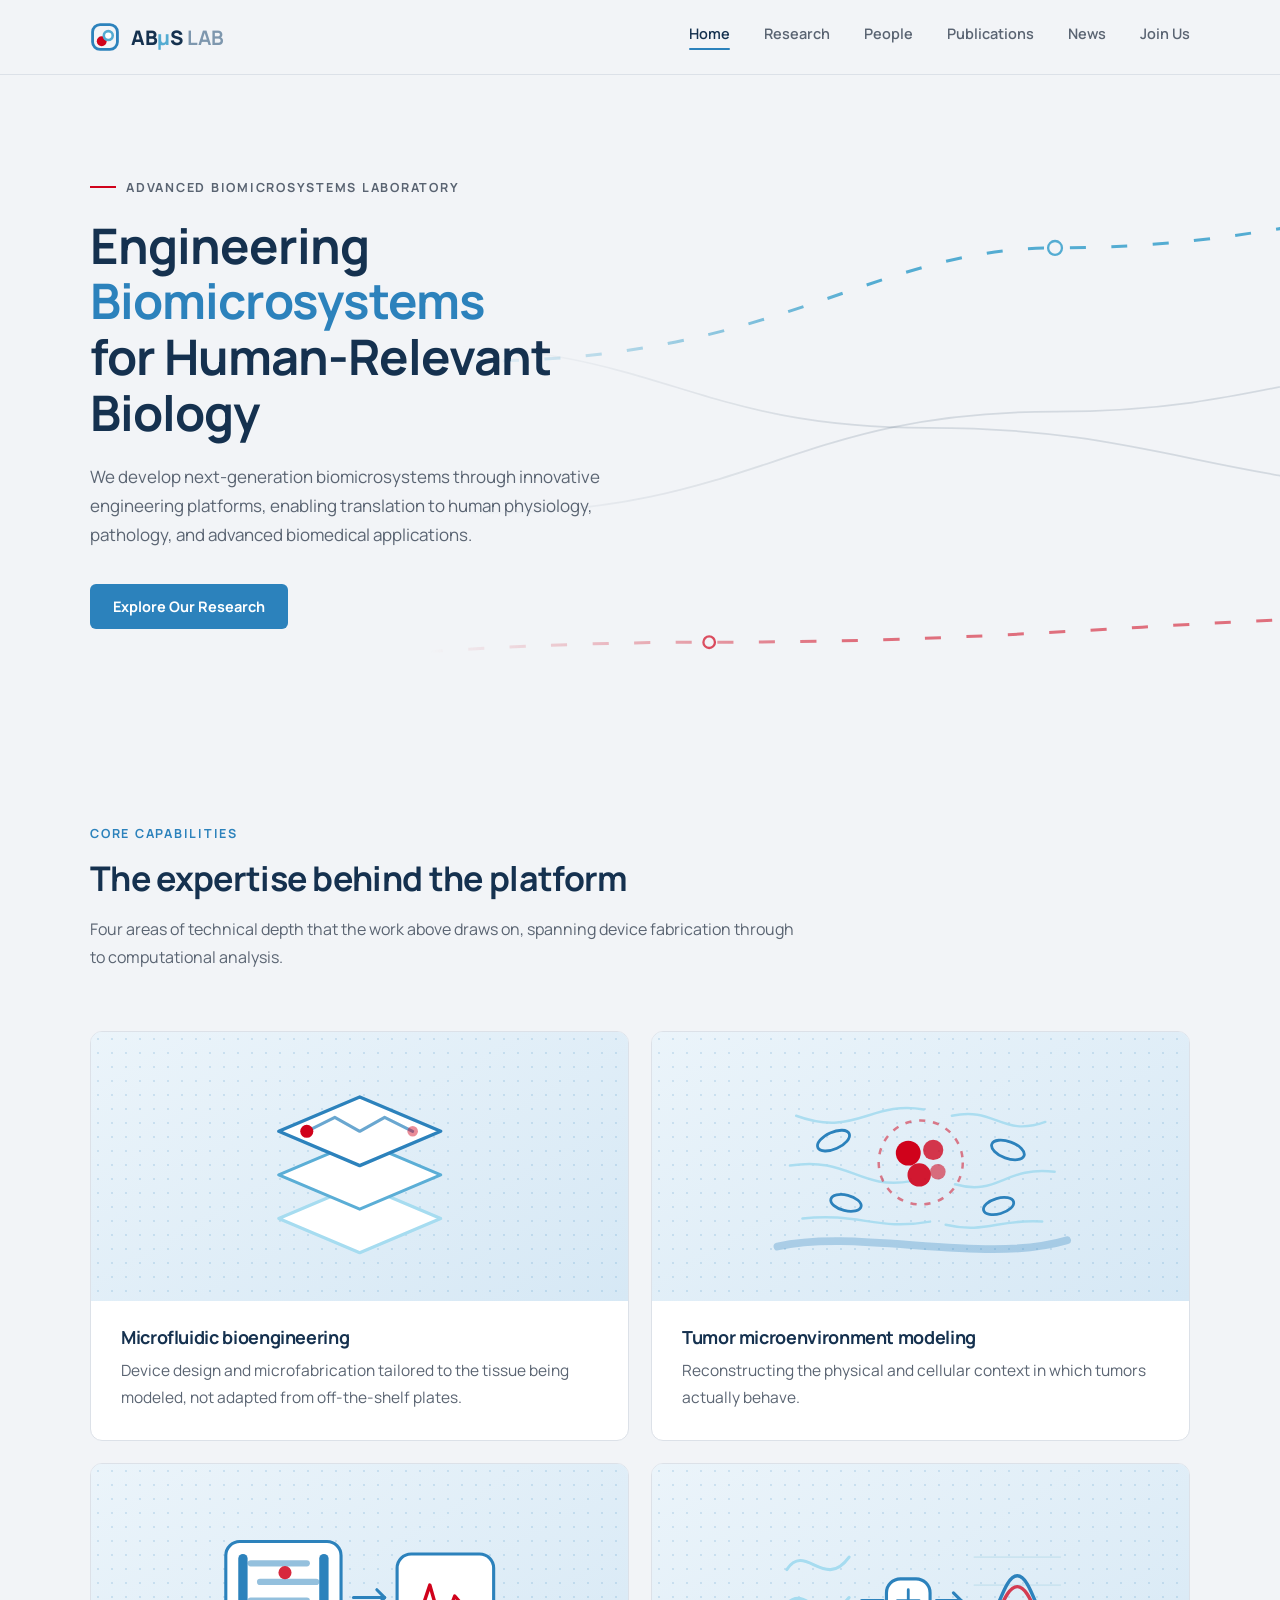
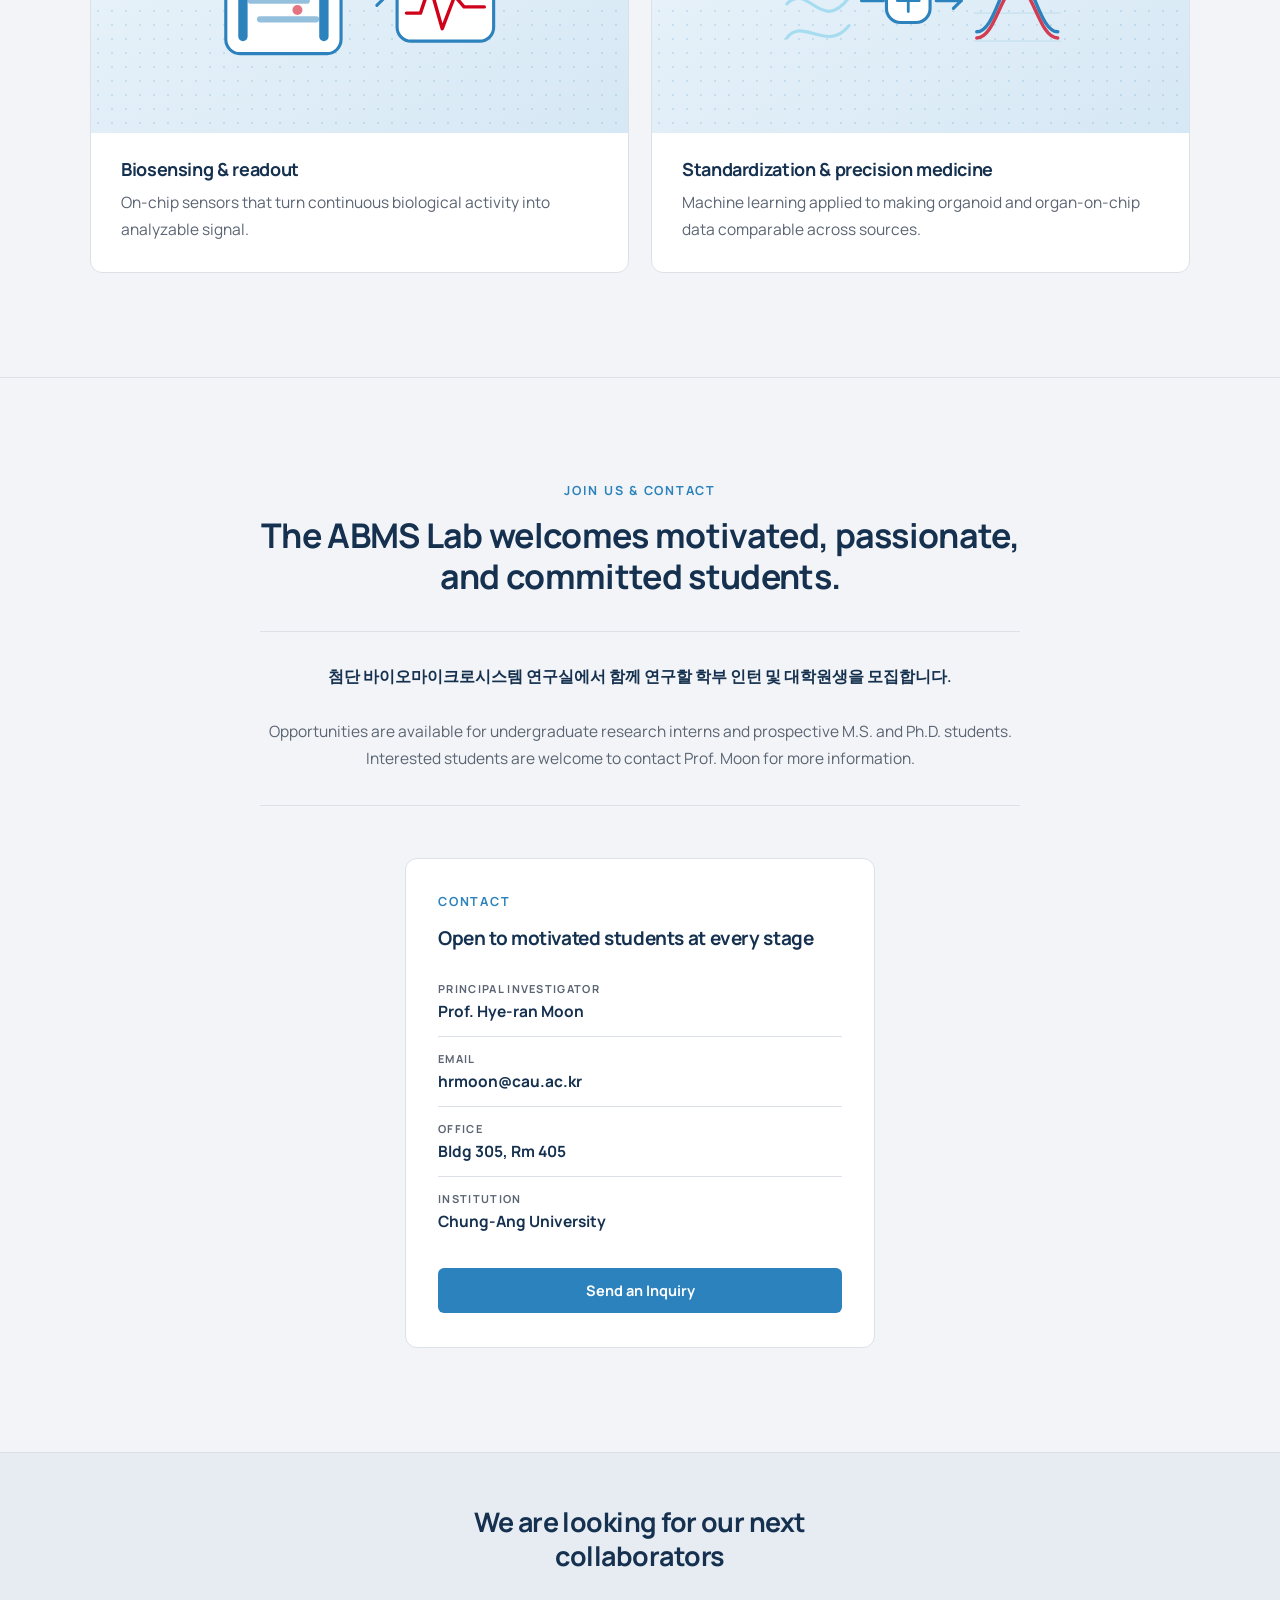
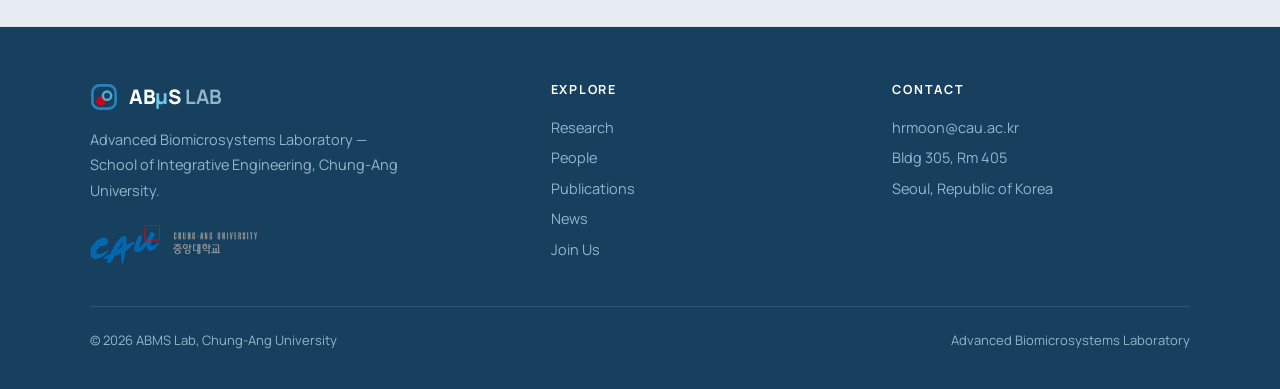
==== commit 00645eb1: "Add the Chung-Ang University signature to the footer The B-Type signature from the university's CI s" ====
--- a/index.html
+++ b/index.html
@@ -28,7 +28,6 @@
       <li><a href="news.html">News</a></li>
       <li><a href="index.html#join">Join Us</a></li>
     </ul>
-    <a class="langbtn" href="index-ko.html" hreflang="ko" lang="ko" aria-label="이 페이지를 한국어로 보기">한국어</a>
   </nav>
 </header>
 
@@ -226,6 +225,10 @@
           <span class="brand-txt">AB<span class="mu">μ</span>S<span class="lab"> LAB</span></span>
         </a>
         <p>Advanced Biomicrosystems Laboratory — School of Integrative Engineering, Chung-Ang University.</p>
+        <a class="cau-sig" href="https://www.cau.ac.kr/" target="_blank" rel="noopener">
+          <img src="assets/brand/cau-signature.png" width="577" height="138"
+               alt="Chung-Ang University">
+        </a>
       </div>
       <div>
         <h4>Explore</h4>
--- a/abms-styles.css
+++ b/abms-styles.css
@@ -15,7 +15,7 @@
   html{scroll-behavior:smooth;}
   body{
     margin:0;
-    font-family:'Manrope','Noto Sans KR',sans-serif;
+    font-family:'Manrope',sans-serif;
     color:var(--navy);
     background:var(--paper);
     -webkit-font-smoothing:antialiased;
@@ -35,23 +35,6 @@
   .wrap{max-width:1180px;margin:0 auto;padding:0 40px;}
   :focus-visible{outline:2px solid var(--blue);outline-offset:3px;}
   @media(max-width:820px){.wrap{padding:0 22px;}}
-
-  /* ---------- KOREAN TYPOGRAPHY ---------- */
-  /* Hangul must not break mid-word, and the tight Latin tracking and
-     leading don't suit it, so the Korean pages relax both. */
-  html[lang="ko"] body{word-break:keep-all;}
-  html[lang="ko"] h1,
-  html[lang="ko"] h2,
-  html[lang="ko"] h3,
-  html[lang="ko"] h4{letter-spacing:-0.005em;}
-  html[lang="ko"] .hero h1{max-width:24ch;line-height:1.32;}
-  html[lang="ko"] .pagehead h1{max-width:26ch;line-height:1.34;}
-  html[lang="ko"] .pagehead.slim h1{line-height:1.34;}
-  html[lang="ko"] .sec-head h2,
-  html[lang="ko"] .band h2{line-height:1.42;}
-  html[lang="ko"] .racc h3{line-height:1.4;}
-  html[lang="ko"] .brand-txt{letter-spacing:-0.02em;}
-  html[lang="ko"] .mono{letter-spacing:.06em;}
 
   /* ---------- NAV ---------- */
   header{
@@ -75,16 +58,6 @@
     font-size:14.5px;font-weight:600;}
   .navlinks a{text-decoration:none;color:var(--gray);transition:color .15s;}
   .navlinks a:hover{color:var(--navy);}
-  .langbtn{
-    order:2;flex-shrink:0;
-    font-size:13px;font-weight:700;text-decoration:none;
-    color:var(--gray);
-    border:1.5px solid var(--line);border-radius:20px;
-    padding:6px 14px;
-    transition:border-color .15s,color .15s;
-  }
-  .langbtn:hover{border-color:var(--blue);color:var(--blue);}
-  .navlinks{order:1;}
   .btn{
     display:inline-flex;align-items:center;justify-content:center;gap:8px;
     font-weight:700;font-size:14.5px;
@@ -112,10 +85,8 @@
     }
     .hamburger{
       display:flex;flex-direction:column;justify-content:center;gap:5px;
-      order:2;margin-left:12px;padding:10px 4px;cursor:pointer;
+      margin-left:auto;padding:10px 4px;cursor:pointer;
     }
-    .langbtn{order:1;margin-left:auto;font-size:12.5px;padding:5px 12px;}
-    .navlinks{order:3;}
     .hamburger span{
       display:block;width:23px;height:2px;border-radius:2px;
       background:var(--navy);
@@ -530,6 +501,7 @@
   .nitem h3{font-size:18px;font-weight:700;line-height:1.4;margin-bottom:9px;}
   .nitem p{font-size:15.5px;line-height:1.75;color:var(--gray);margin:0;}
   .nitem p + p{margin-top:10px;}
+  .nitem em{font-style:italic;color:var(--navy);}
   .nempty{
     max-width:820px;margin:34px auto 0;
     font-size:14.5px;color:var(--gray);text-align:center;
@@ -729,6 +701,12 @@
     border-bottom:1px solid rgba(255,255,255,.12);}
   footer .brand-txt{color:var(--white);}
   footer p{font-size:14.5px;line-height:1.75;margin-top:16px;max-width:36ch;}
+  .cau-sig{
+    display:inline-block;margin-top:22px;line-height:0;
+    opacity:.92;transition:opacity .15s;
+  }
+  .cau-sig:hover{opacity:1;}
+  .cau-sig img{height:40px;width:auto;display:block;}
   footer h4{color:var(--white);font-size:12.5px;letter-spacing:.14em;text-transform:uppercase;
     font-family:'Manrope',sans-serif;font-weight:700;margin-bottom:16px;}
   footer ul{list-style:none;margin:0;padding:0;font-size:14.5px;line-height:2.1;}
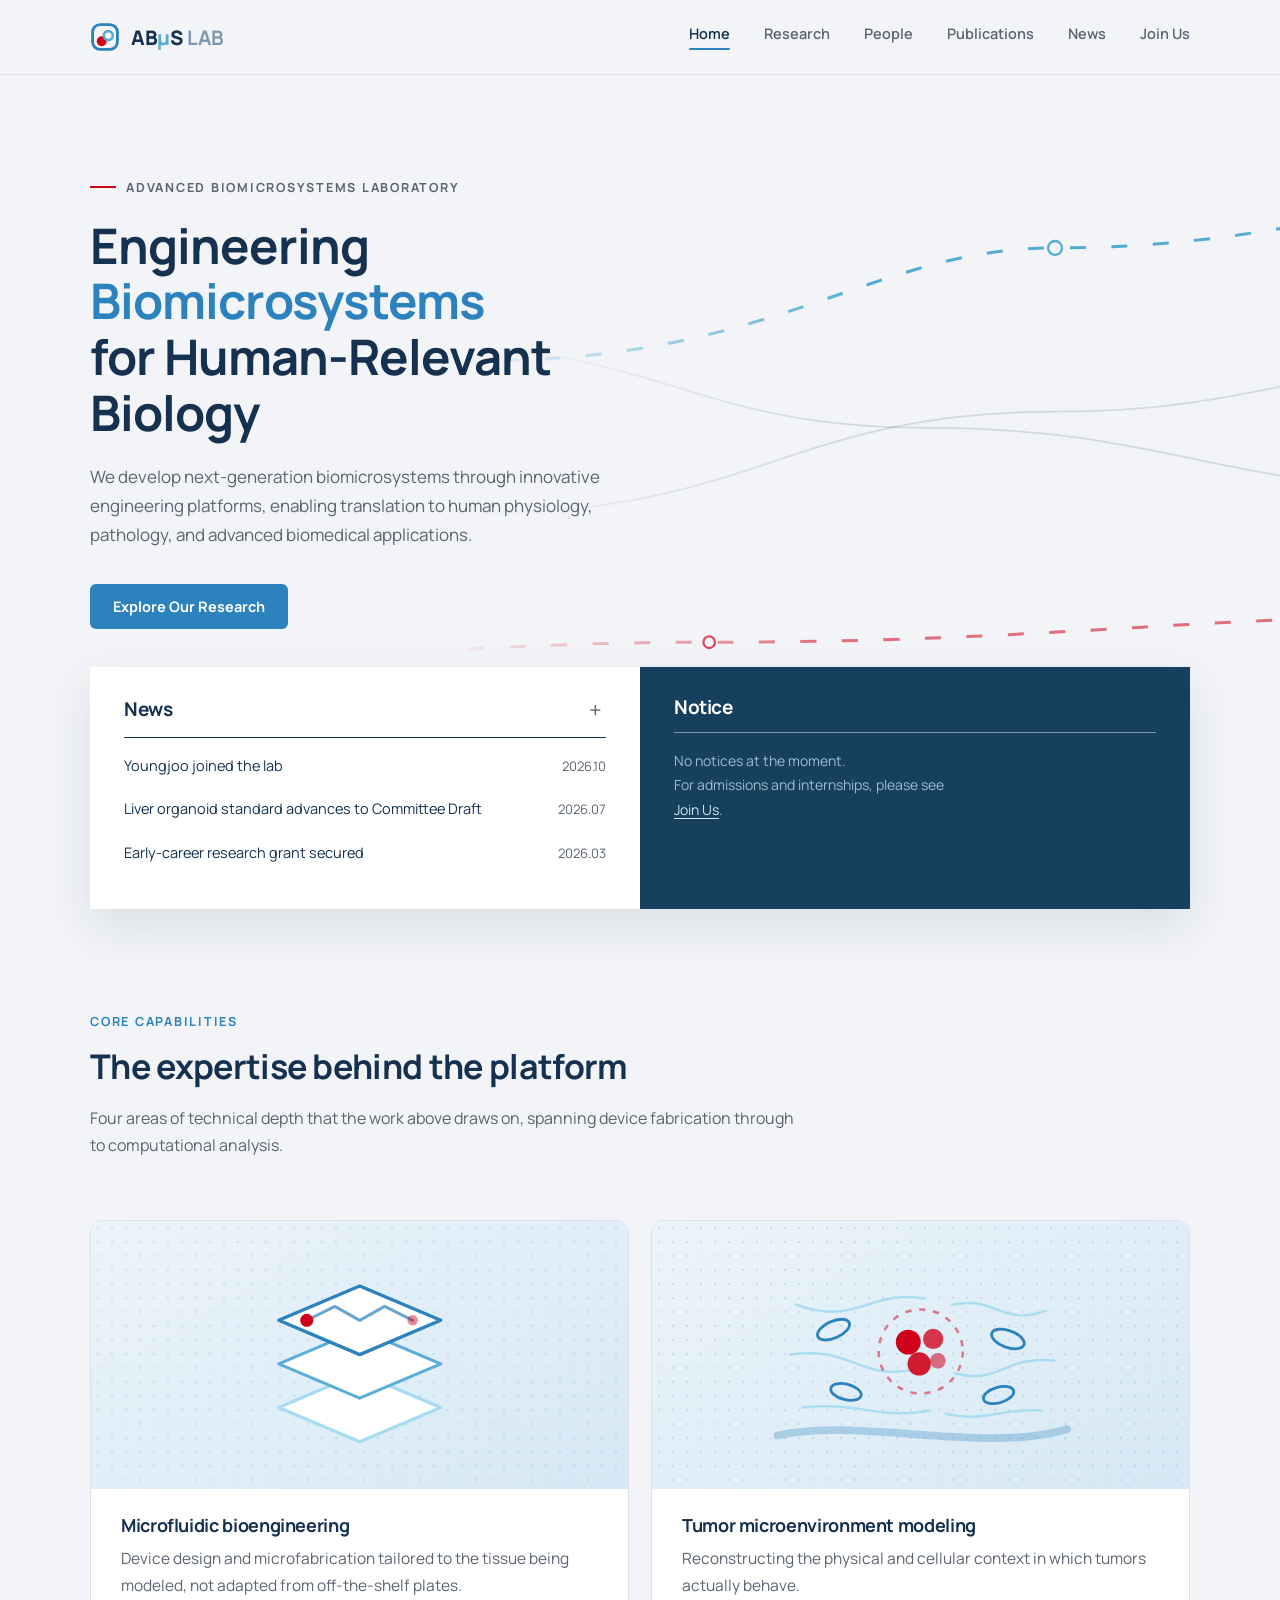
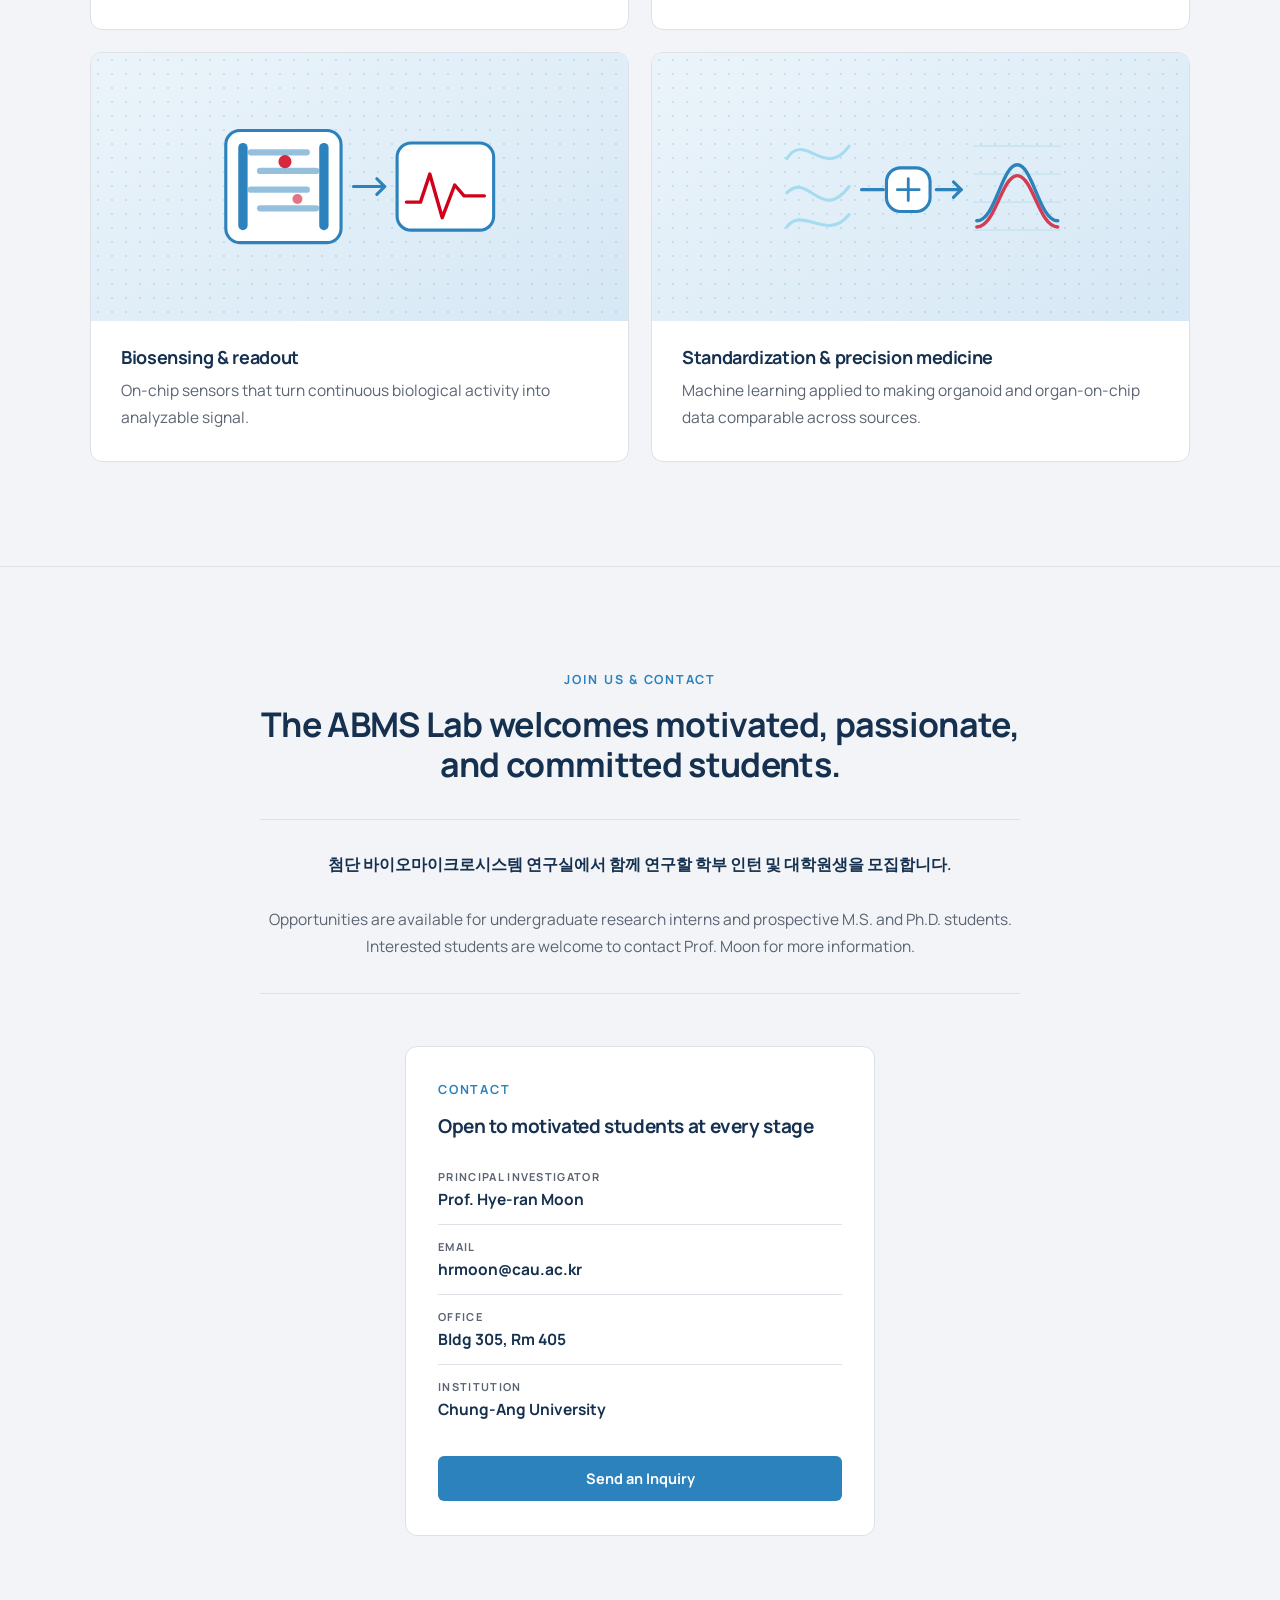
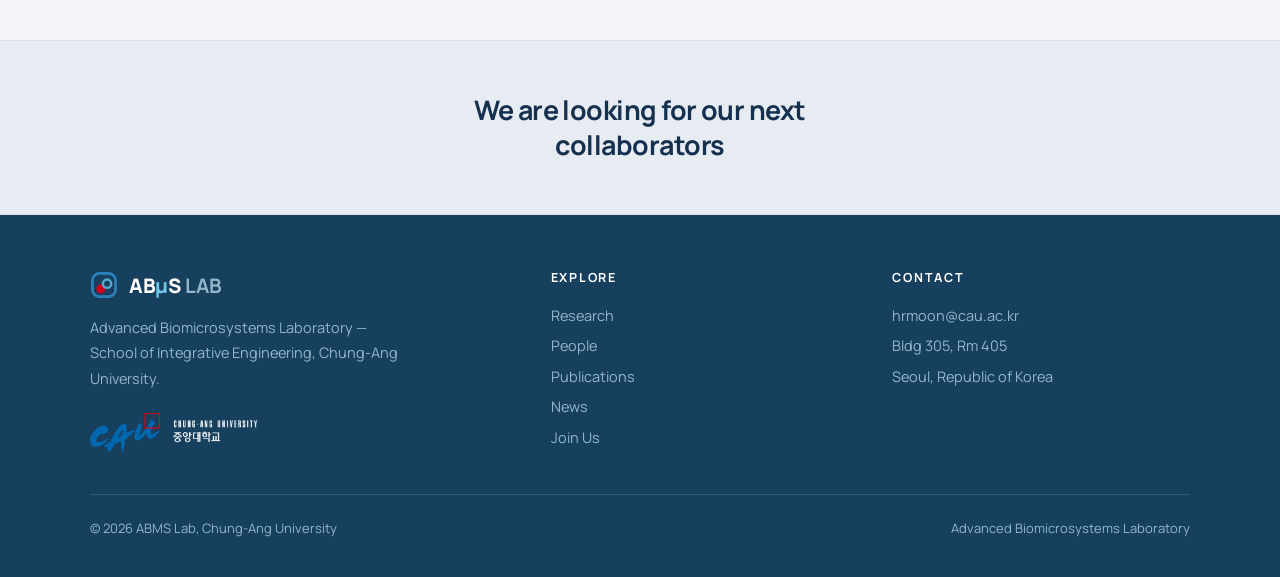
==== commit 6036e33e: "Add News and Notice panels to the home page Two square panels straddling the hero's lower edge, as o" ====
--- a/index.html
+++ b/index.html
@@ -57,6 +57,35 @@
   </div>
 </section>
 
+<!-- ============ NEWS + NOTICE ============ -->
+<section class="updates">
+  <div class="wrap">
+    <div class="ugrid">
+
+      <div class="upanel">
+        <div class="uhead">
+          <h2>News</h2>
+          <a href="news.html" aria-label="All news">+</a>
+        </div>
+        <ul class="ulist">
+          <li><a href="news.html"><span class="ut">Youngjoo joined the lab</span><span class="ud">2026.10</span></a></li>
+          <li><a href="news.html"><span class="ut">Liver organoid standard advances to Committee Draft</span><span class="ud">2026.07</span></a></li>
+          <li><a href="news.html"><span class="ut">Early-career research grant secured</span><span class="ud">2026.03</span></a></li>
+        </ul>
+      </div>
+
+      <div class="upanel notice">
+        <div class="uhead">
+          <h2>Notice</h2>
+        </div>
+        <p class="uempty">No notices at the moment.<br>
+          For admissions and internships, please see <a href="index.html#join">Join&nbsp;Us</a>.</p>
+      </div>
+
+    </div>
+  </div>
+</section>
+
 <!-- ============ CAPABILITIES (part of Research) ============ -->
 <section class="focus">
   <div class="wrap">
--- a/abms-styles.css
+++ b/abms-styles.css
@@ -479,6 +479,74 @@
   }
   .pubgroup.second{margin-top:64px;}
 
+  /* ---------- HOME: NEWS + NOTICE PANELS ---------- */
+  /* transparent, so the panels float across the hero-to-section boundary */
+  .updates{background:transparent;padding:0;}
+  .ugrid{
+    display:grid;grid-template-columns:1fr 1fr;
+    margin:-54px 0 0;position:relative;z-index:4;
+    overflow:hidden;
+    box-shadow:0 18px 44px rgba(20,42,68,.10);
+  }
+  .upanel{background:var(--white);padding:30px 34px 34px;min-height:210px;}
+  .upanel.notice{background:var(--navy-deep);}
+  .uhead{
+    display:flex;align-items:center;justify-content:space-between;gap:16px;
+    padding-bottom:14px;margin-bottom:6px;
+    border-bottom:1.5px solid var(--navy);
+  }
+  .upanel.notice .uhead{border-bottom-color:rgba(255,255,255,.45);}
+  .uhead h2{font-size:19px;font-weight:700;}
+  .uempty{
+    font-size:14px;line-height:1.75;color:#9FBCCE;
+    margin-top:16px;max-width:34ch;
+  }
+  .uempty a{color:#CFE4F0;text-decoration:underline;text-underline-offset:3px;}
+  .uempty a:hover{color:var(--white);}
+  .upanel.notice .uhead h2{color:var(--white);}
+  .uhead a{
+    text-decoration:none;font-size:22px;font-weight:400;line-height:1;
+    color:var(--gray);padding:2px 4px;transition:color .15s;
+  }
+  .uhead a:hover{color:var(--blue);}
+  .upanel.notice .uhead a{color:#A9C6D8;}
+  .upanel.notice .uhead a:hover{color:var(--white);}
+  .ulist{list-style:none;margin:0;padding:0;}
+  .ulist a{
+    display:flex;align-items:baseline;justify-content:space-between;gap:18px;
+    text-decoration:none;padding:11px 0;font-size:14.5px;line-height:1.5;
+  }
+  .ulist .ut{color:var(--navy);transition:color .15s;}
+  .ulist .ud{color:var(--gray);font-size:13px;flex-shrink:0;}
+  .ulist a:hover .ut{color:var(--blue);}
+  .upanel.notice .ulist .ut{color:#DCE9F2;}
+  .upanel.notice .ulist .ud{color:#8FB4C6;}
+  .upanel.notice .ulist a:hover .ut{color:var(--white);}
+  @media(max-width:820px){
+    .ugrid{grid-template-columns:1fr;margin-top:-34px;}
+    .upanel{padding:24px 24px 28px;min-height:0;}
+  }
+
+  /* ---------- NEWS FILTER (CSS only, driven by :target) ---------- */
+  .nfilter{
+    display:flex;gap:8px;flex-wrap:wrap;
+    max-width:820px;margin:0 auto 26px;
+  }
+  .nfilter a{
+    font-size:13px;font-weight:700;text-decoration:none;color:var(--gray);
+    border:1.5px solid var(--line);border-radius:20px;padding:6px 14px;
+    transition:border-color .15s,color .15s;
+  }
+  .nfilter a:hover{border-color:var(--blue);color:var(--blue);}
+  #news:target ~ .nlist .nitem[data-cat="notice"],
+  #notices:target ~ .nlist .nitem[data-cat="news"]{display:none;}
+  #news:target ~ .nfilter a[href="#news"],
+  #notices:target ~ .nfilter a[href="#notices"],
+  #all:target ~ .nfilter a[href="#all"]{
+    border-color:var(--blue);background:var(--blue);color:var(--white);
+  }
+  .ntag.notice{color:var(--blue);background:var(--blue-soft);border-color:#CFE0EC;}
+
   /* ---------- NEWS ---------- */
   .news{background:var(--paper);}
   .nlist{max-width:820px;margin:0 auto;}
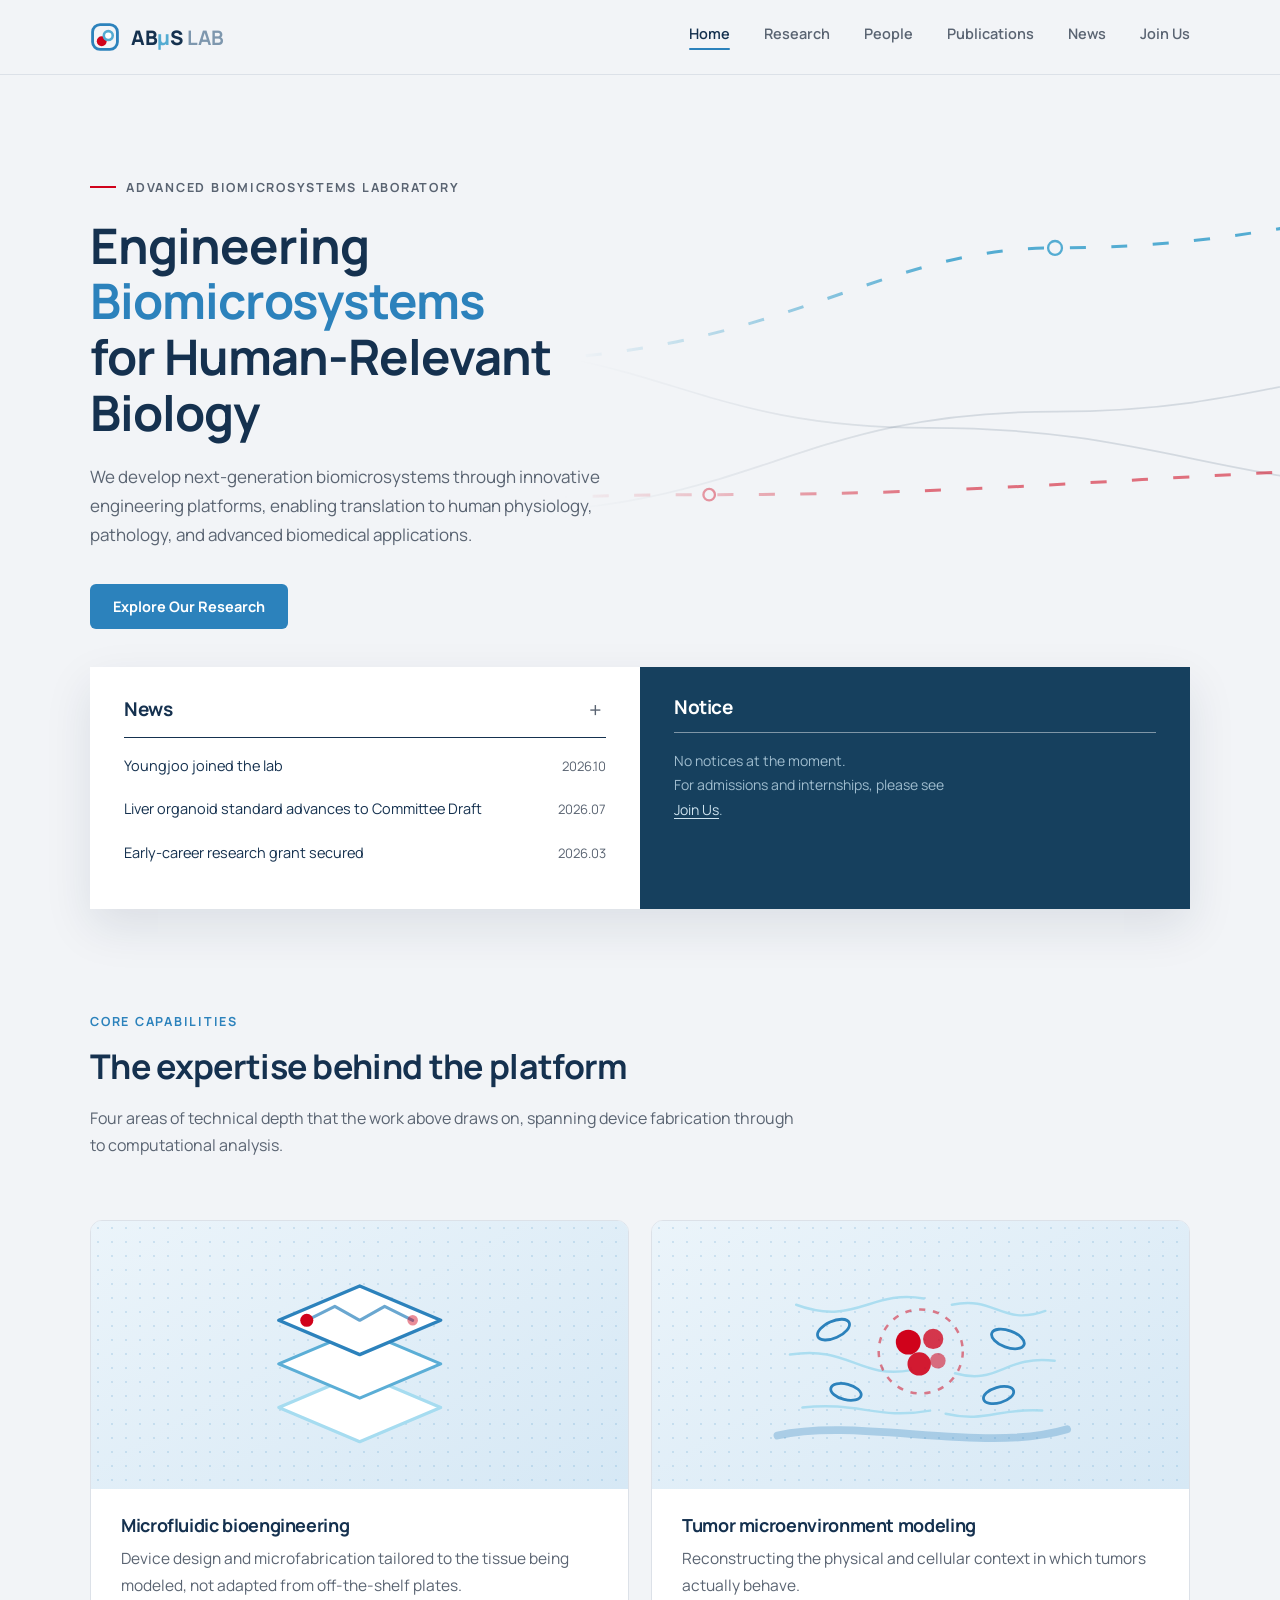
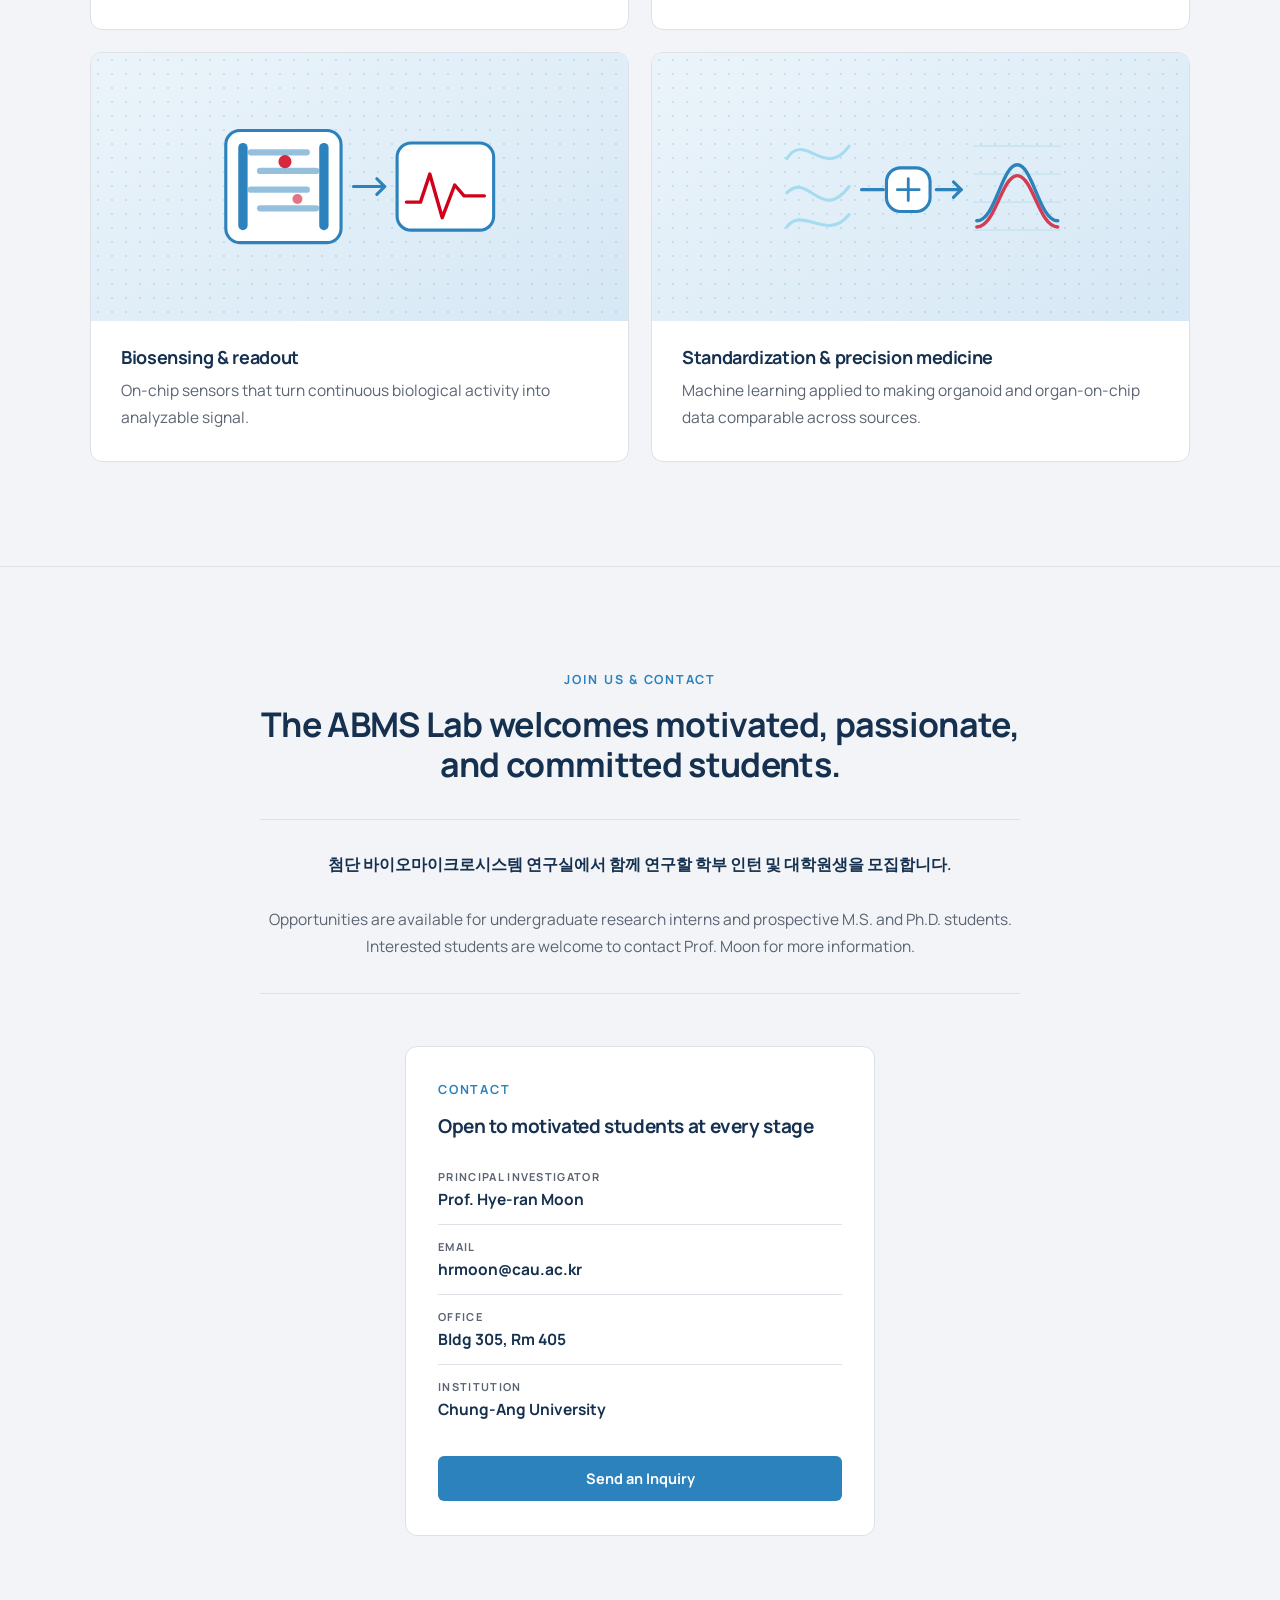
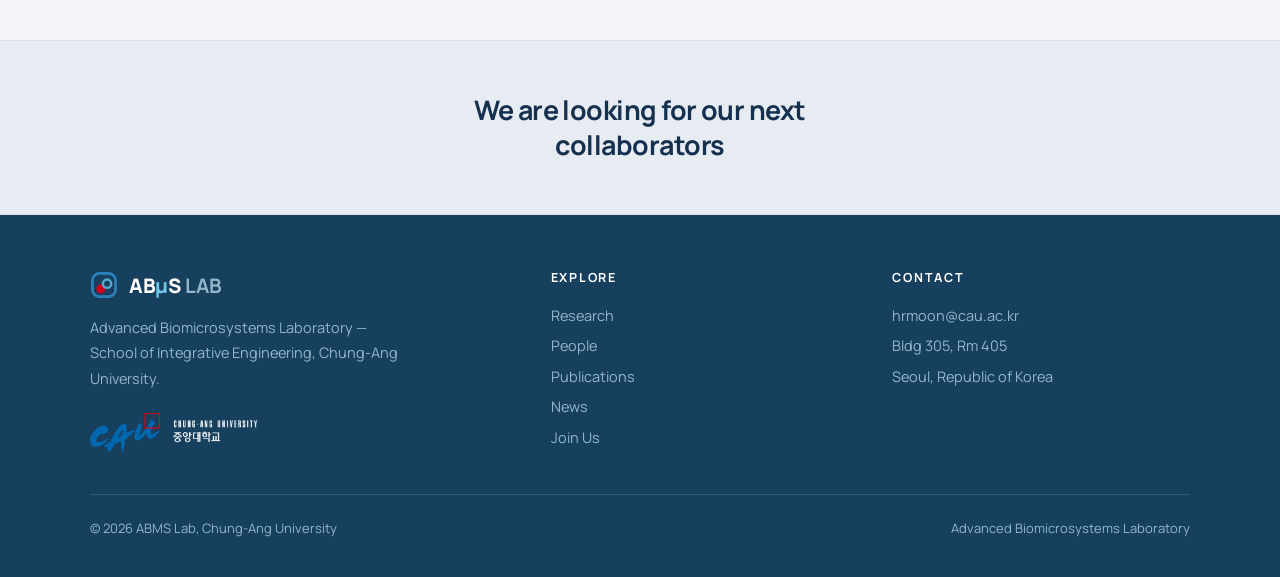
==== commit 3096baa0: "Lift the hero's red line clear of the news panels The panels straddle the hero's lower edge, which p" ====
--- a/index.html
+++ b/index.html
@@ -38,9 +38,9 @@
       <path class="ch" d="M-60 486 C 260 486 320 380 560 380 C 800 380 830 292 1060 292 C 1240 292 1300 244 1460 244"></path>
       <path class="ch-live" d="M-60 330 C 240 330 340 248 560 248 C 820 248 900 150 1060 150 C 1240 150 1320 110 1460 110"></path>
       <path class="ch" d="M-60 146 C 240 146 290 234 500 234 C 720 234 740 306 950 306 C 1160 306 1210 364 1460 364"></path>
-      <path class="ch-live red" d="M-60 528 C 320 528 460 492 760 492 C 1060 492 1180 468 1460 468"></path>
+      <path class="ch-live red" d="M-60 400 C 320 400 460 364 760 364 C 1060 364 1180 340 1460 340"></path>
       <circle class="nd" cx="1060" cy="150" r="6"></circle>
-      <circle class="nd red" cx="760" cy="492" r="5"></circle>
+      <circle class="nd red" cx="760" cy="364" r="5"></circle>
     </svg>
   </div>
   <div class="hero-glow" aria-hidden="true"></div>
--- a/abms-styles.css
+++ b/abms-styles.css
@@ -119,8 +119,8 @@
   .hero .wrap{position:relative;z-index:3;}
   .hero-bg{
     position:absolute;inset:0;z-index:1;opacity:1;
-    -webkit-mask-image:linear-gradient(95deg,transparent 0%,transparent 36%,#000 66%,#000 100%);
-    mask-image:linear-gradient(95deg,transparent 0%,transparent 36%,#000 66%,#000 100%);
+    -webkit-mask-image:linear-gradient(95deg,transparent 0%,transparent 45%,#000 72%,#000 100%);
+    mask-image:linear-gradient(95deg,transparent 0%,transparent 45%,#000 72%,#000 100%);
   }
   .hero-bg svg{width:100%;height:100%;display:block;}
   .ch{fill:none;stroke:rgba(32,56,84,.14);stroke-width:1.5;}
